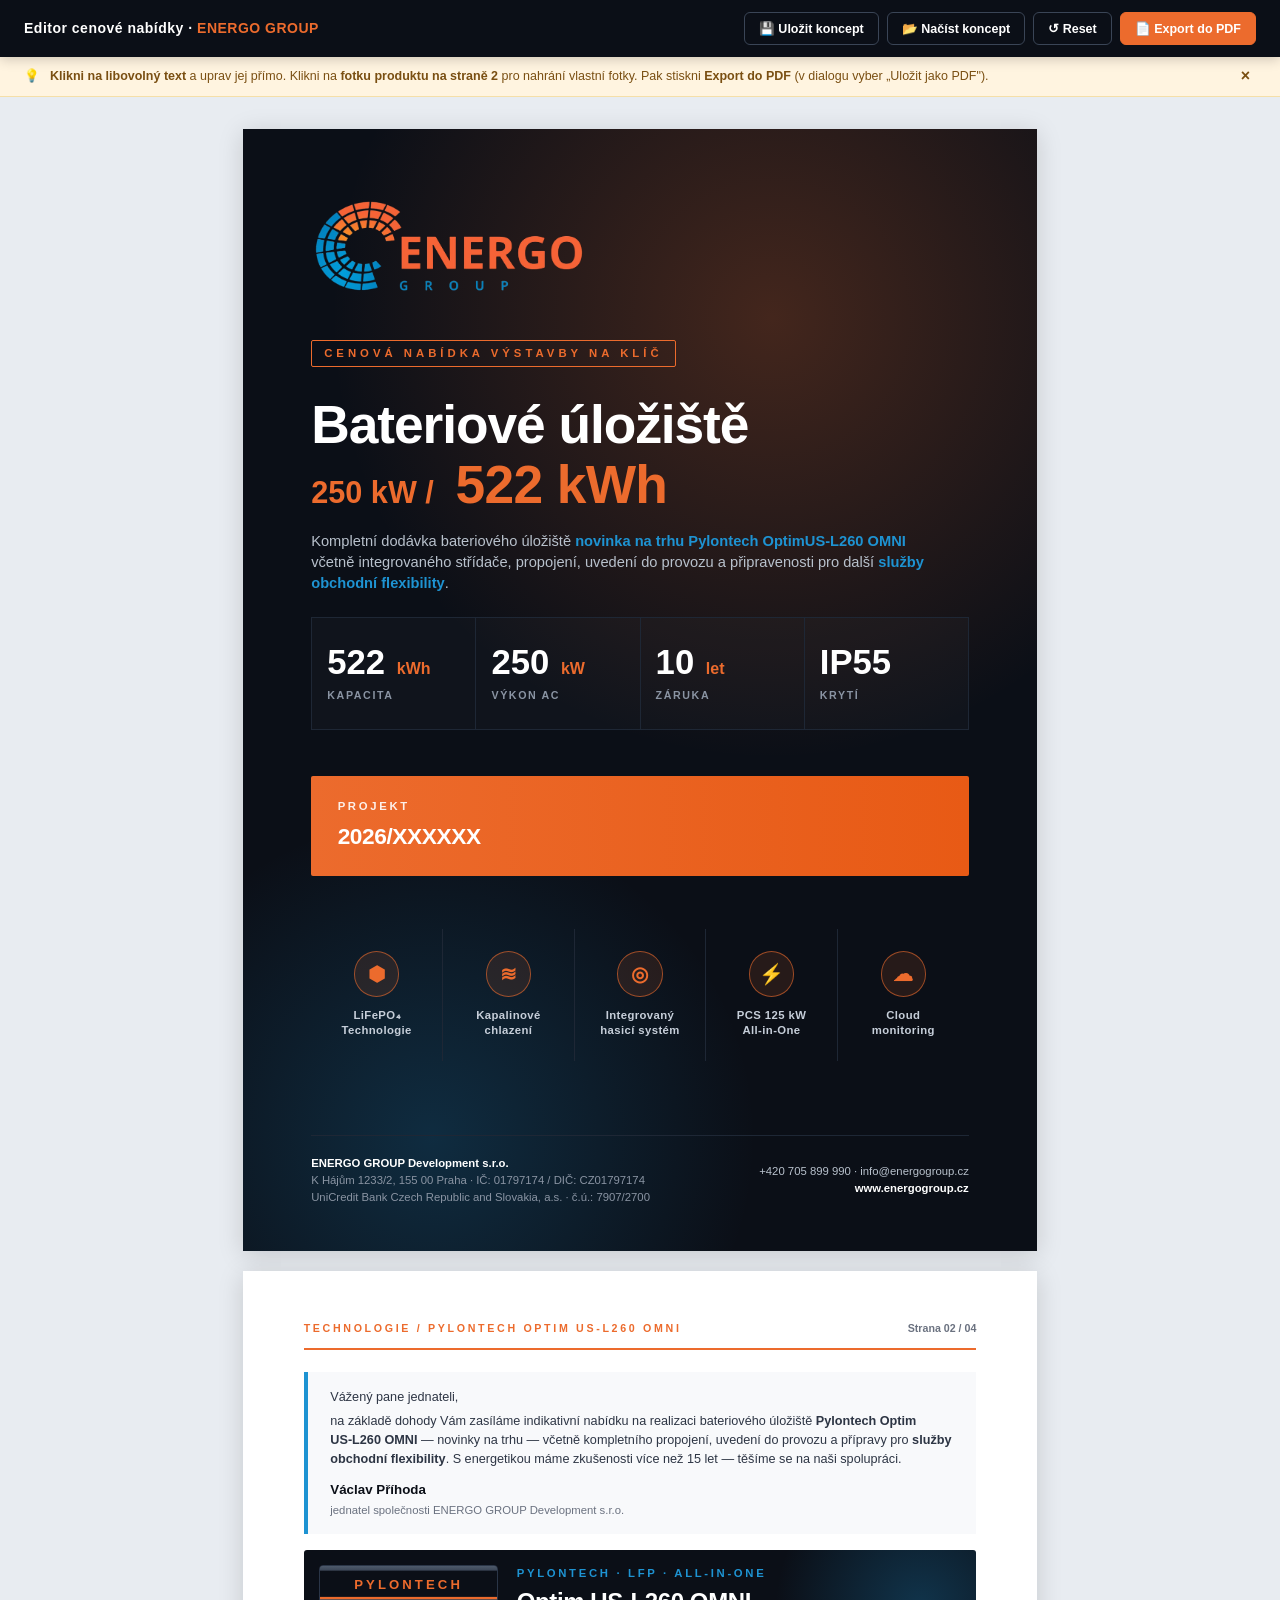
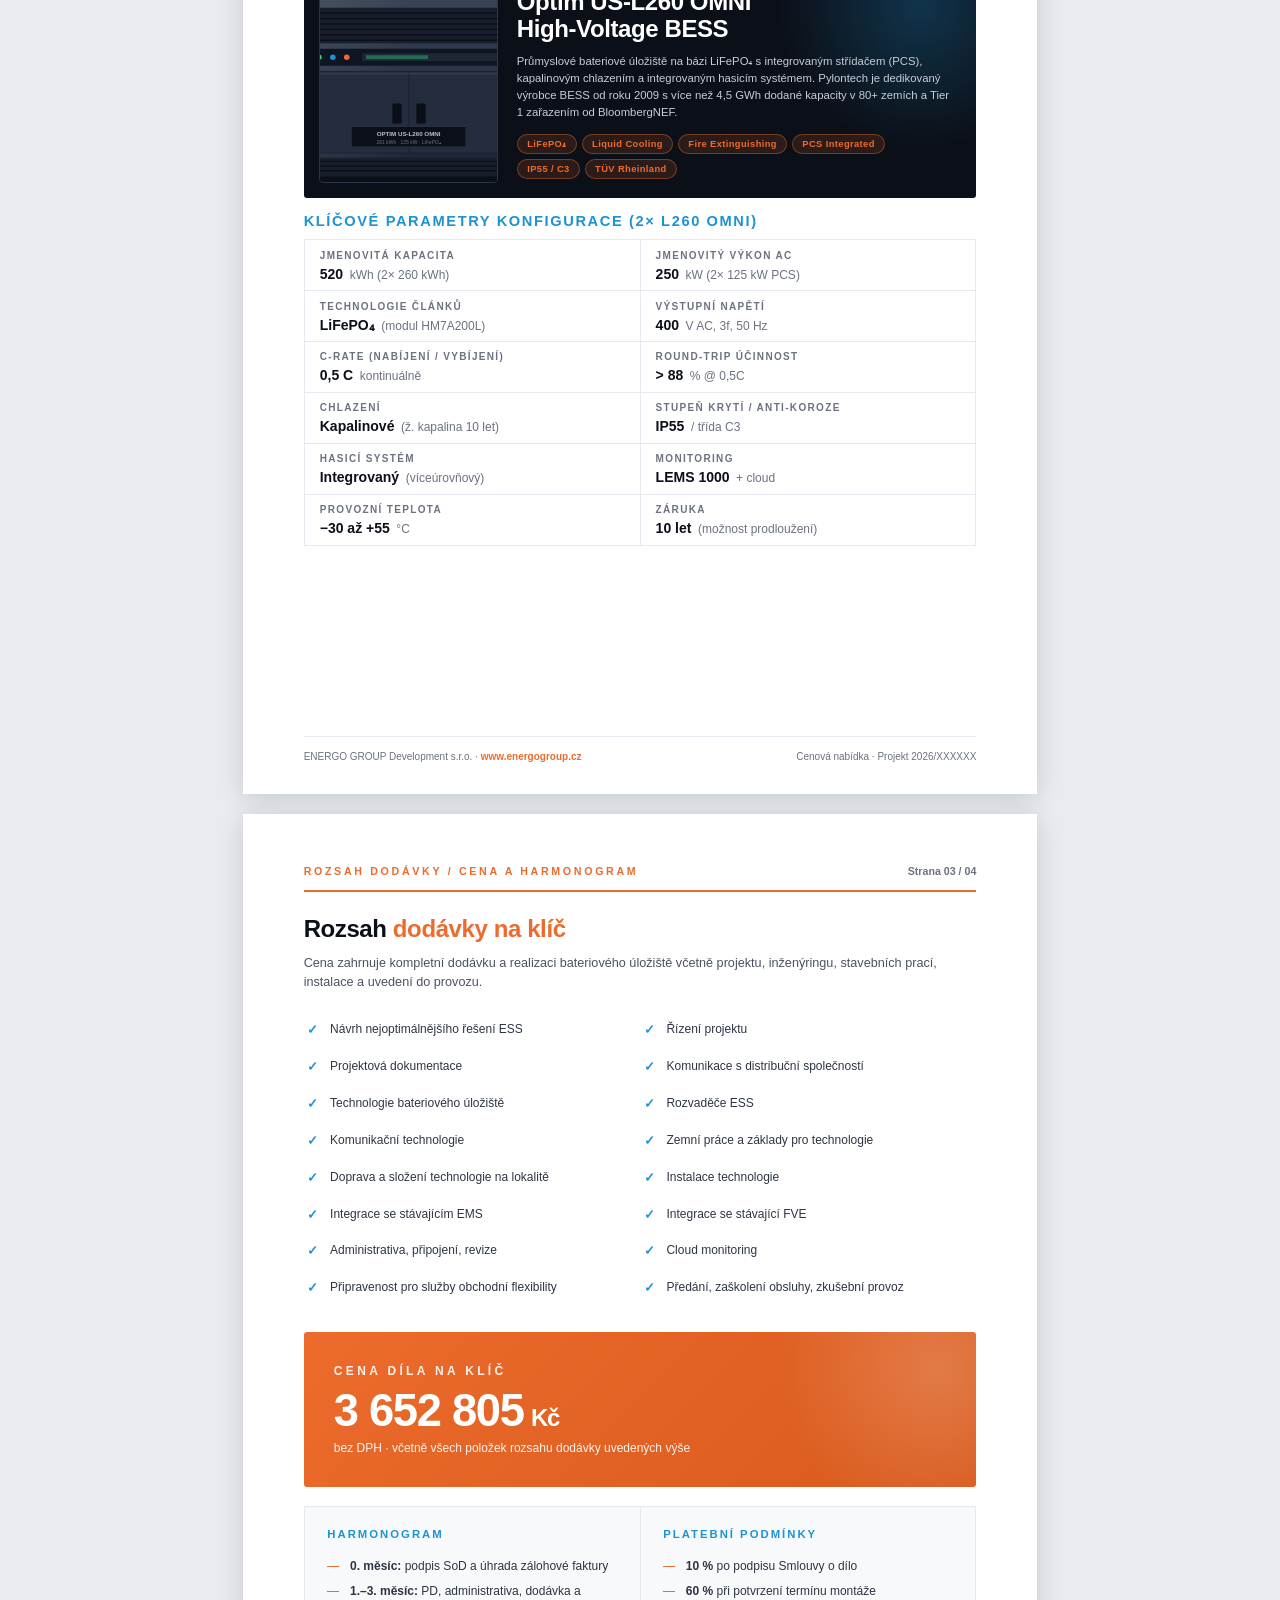
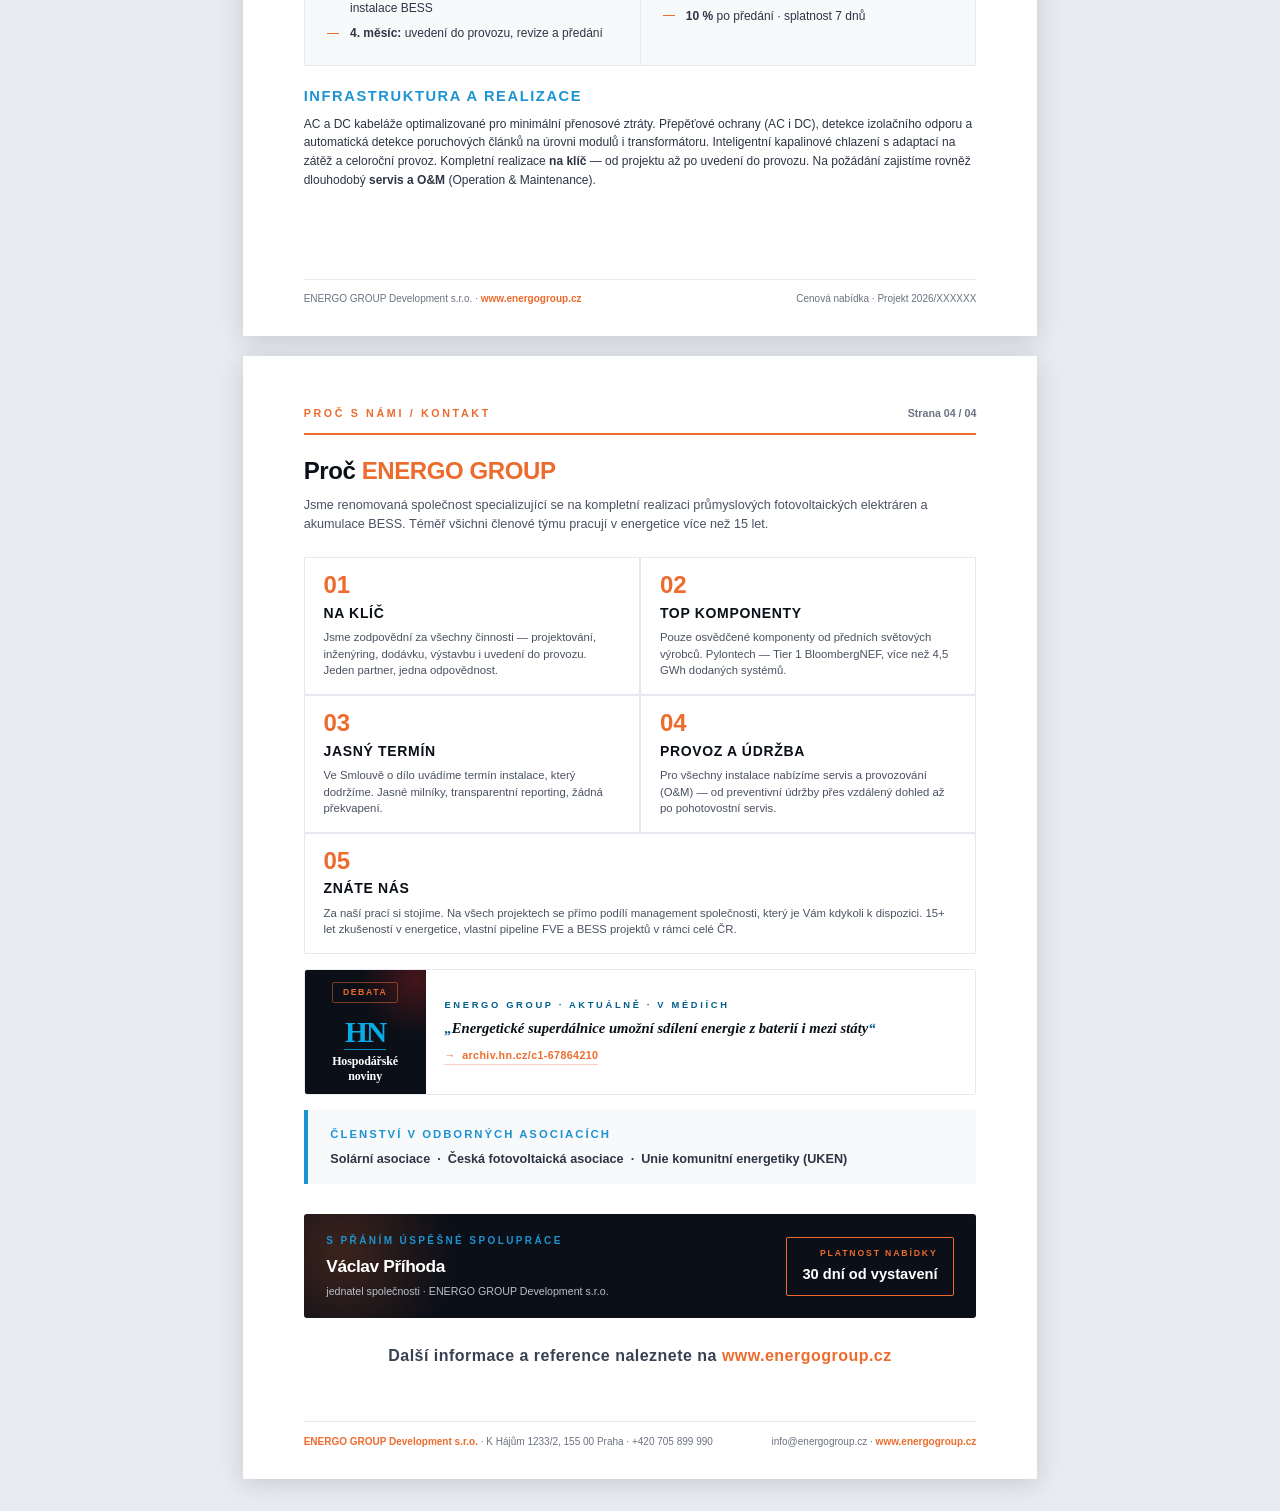
==== index.html @ 23033e72 "Add files via upload" ====
<!DOCTYPE html>
<html lang="cs">
<head>
<meta charset="UTF-8">
<meta name="viewport" content="width=device-width, initial-scale=1">
<title>Cenová nabídka – ENERGO GROUP</title>
<style>
  @page {
    size: A4;
    margin: 0;
  }
  * { margin: 0; padding: 0; box-sizing: border-box; }

  body {
    font-family: "Helvetica Neue", Helvetica, Arial, sans-serif;
    color: #1A1F2B;
    font-size: 10pt;
    line-height: 1.5;
    -webkit-print-color-adjust: exact;
    print-color-adjust: exact;
    background: #E8ECF1;
  }

  /* =================== TOOLBAR (NO PRINT) =================== */
  .toolbar {
    position: sticky;
    top: 0;
    z-index: 100;
    background: #0B0F17;
    color: #fff;
    padding: 12px 24px;
    display: flex;
    align-items: center;
    justify-content: space-between;
    gap: 16px;
    box-shadow: 0 2px 12px rgba(0,0,0,0.2);
    flex-wrap: wrap;
  }
  .toolbar-title {
    font-size: 14px;
    font-weight: 700;
    letter-spacing: 0.5px;
  }
  .toolbar-title .accent { color: #EC6B2D; }
  .toolbar-btns {
    display: flex;
    gap: 8px;
    flex-wrap: wrap;
  }
  .tb-btn {
    background: #1E2735;
    color: #fff;
    border: 1px solid #2A3547;
    padding: 8px 14px;
    border-radius: 6px;
    font-size: 12.5px;
    font-weight: 600;
    cursor: pointer;
    transition: all 0.15s;
    font-family: inherit;
  }
  .tb-btn:hover { background: #2A3547; transform: translateY(-1px); }
  .tb-btn.primary { background: #EC6B2D; border-color: #EC6B2D; }
  .tb-btn.primary:hover { background: #D85A1C; }
  .tb-btn.ghost { background: transparent; border-color: #3A4556; }
  .tb-btn.ghost:hover { background: #1E2735; }

  .help-hint {
    background: #FFF4E0;
    color: #7A4F12;
    padding: 10px 24px;
    font-size: 12.5px;
    border-bottom: 1px solid #F5DFA8;
    display: flex;
    align-items: center;
    gap: 10px;
  }
  .help-hint .dismiss {
    margin-left: auto;
    background: none;
    border: none;
    cursor: pointer;
    color: #7A4F12;
    font-size: 16px;
    font-weight: 700;
    padding: 0 6px;
  }

  .canvas {
    padding: 32px 16px;
    display: flex;
    flex-direction: column;
    align-items: center;
    gap: 20px;
  }

  /* Edit feedback */
  [contenteditable="true"] {
    outline: none;
    transition: background 0.15s, box-shadow 0.15s;
    border-radius: 2px;
  }
  [contenteditable="true"]:hover {
    background: rgba(236, 107, 45, 0.08);
    box-shadow: 0 0 0 2px rgba(236, 107, 45, 0.25);
  }
  [contenteditable="true"]:focus {
    background: rgba(236, 107, 45, 0.12);
    box-shadow: 0 0 0 2px rgba(236, 107, 45, 0.55);
  }

  .editable-img {
    cursor: pointer;
    position: relative;
    transition: all 0.15s;
  }
  .editable-img::after {
    content: "📷 Klikni pro nahrání vlastní fotky";
    position: absolute;
    top: 50%;
    left: 50%;
    transform: translate(-50%, -50%);
    background: rgba(0,0,0,0.85);
    color: #fff;
    padding: 10px 18px;
    border-radius: 20px;
    font-size: 12px;
    font-weight: 600;
    opacity: 0;
    transition: opacity 0.2s;
    pointer-events: none;
    white-space: nowrap;
  }
  .editable-img:hover::after { opacity: 1; }

  /* =================== PAGE BASE =================== */
  .page {
    width: 210mm;
    height: 297mm;
    position: relative;
    overflow: hidden;
    background: #ffffff;
    box-shadow: 0 4px 24px rgba(0, 0, 0, 0.15);
  }

  /* =================== PAGE 1 - COVER =================== */
  .cover {
    background: #0B0F17;
    color: #ffffff;
    padding: 18mm 18mm 14mm 18mm;
  }

  .cover::before {
    content: "";
    position: absolute;
    top: -100mm;
    right: -80mm;
    width: 300mm;
    height: 300mm;
    background: radial-gradient(circle, rgba(236,107,45,0.25) 0%, rgba(236,107,45,0) 55%);
    z-index: 0;
    pointer-events: none;
  }
  .cover::after {
    content: "";
    position: absolute;
    bottom: -80mm;
    left: -60mm;
    width: 220mm;
    height: 220mm;
    background: radial-gradient(circle, rgba(30,147,210,0.22) 0%, rgba(30,147,210,0) 55%);
    z-index: 0;
    pointer-events: none;
  }

  .cover-inner { position: relative; z-index: 2; height: 100%; }

  .logo-bar {
    display: block;
    height: 26mm;
    margin-bottom: 12mm;
  }
  .logo-bar img { height: 100%; display: block; }

  .label-tag {
    display: inline-block;
    font-size: 8.5pt;
    letter-spacing: 3pt;
    font-weight: 700;
    color: #EC6B2D;
    text-transform: uppercase;
    padding: 4px 12px;
    border: 1.5px solid #EC6B2D;
    border-radius: 2px;
    margin-bottom: 8mm;
  }

  .cover-title {
    font-size: 40pt;
    font-weight: 900;
    line-height: 1;
    letter-spacing: -0.8pt;
    margin-bottom: 5mm;
    color: #ffffff;
  }
  .cover-title > span:first-child { display: block; margin-bottom: 2mm; }
  .cover-title .accent {
    color: #EC6B2D;
    display: block;
    font-size: 40pt;
    letter-spacing: -0.5pt;
  }
  .cover-title .accent .kw-small {
    font-size: 23pt;
    letter-spacing: 0;
    vertical-align: baseline;
    margin-right: 2mm;
  }

  .cover-subtitle {
    font-size: 11pt;
    font-weight: 400;
    color: #B8C1CC;
    line-height: 1.45;
    margin-bottom: 6mm;
    max-width: 165mm;
  }
  .cover-subtitle strong { color: #1E93D2; font-weight: 700; }

  .stats-grid {
    width: 100%;
    margin-top: 2mm;
    border-collapse: collapse;
  }
  .stats-grid td {
    width: 25%;
    padding: 7mm 4mm;
    border: 1px solid #1E2735;
    vertical-align: top;
    background: rgba(255,255,255,0.02);
  }
  .stat-num {
    font-size: 26pt;
    font-weight: 800;
    color: #ffffff;
    line-height: 1;
    margin-bottom: 2mm;
  }
  .stat-num .unit { font-size: 12pt; color: #EC6B2D; font-weight: 600; margin-left: 2px; }
  .stat-lbl {
    font-size: 8pt;
    color: #8A94A3;
    text-transform: uppercase;
    letter-spacing: 1.2pt;
    font-weight: 600;
  }

  /* Compact cover KPI (replaces 4-cell grid) */
  .cover-kpi {
    display: inline-block;
    margin-top: 2mm;
    padding: 5mm 8mm;
    background: rgba(236, 107, 45, 0.08);
    border: 1px solid rgba(236, 107, 45, 0.35);
    border-left: 4px solid #EC6B2D;
    border-radius: 2px;
  }
  .cover-kpi .kpi-values {
    line-height: 1;
    margin-bottom: 2.5mm;
  }
  .cover-kpi .kpi-num {
    font-size: 20pt;
    font-weight: 800;
    color: #ffffff;
    letter-spacing: -0.3pt;
  }
  .cover-kpi .kpi-sep {
    font-size: 20pt;
    color: #EC6B2D;
    font-weight: 300;
    margin: 0 5mm;
  }
  .cover-kpi .kpi-label {
    font-size: 8pt;
    color: #8A94A3;
    text-transform: uppercase;
    letter-spacing: 1.8pt;
    font-weight: 600;
  }

  .project-bar {
    margin-top: 12mm;
    background: linear-gradient(90deg, #EC6B2D 0%, #E85A15 100%);
    padding: 6mm 7mm;
    color: #ffffff;
    border-radius: 2px;
  }
  .project-bar .lead {
    font-size: 8.5pt;
    text-transform: uppercase;
    letter-spacing: 2pt;
    font-weight: 600;
    opacity: 0.9;
    margin-bottom: 1mm;
  }
  .project-bar .name {
    font-size: 17pt;
    font-weight: 800;
    letter-spacing: -0.3pt;
  }

  .highlights {
    width: 100%;
    margin-top: 14mm;
    border-collapse: collapse;
  }
  .highlights td {
    width: 20%;
    padding: 6mm 3mm;
    text-align: center;
    vertical-align: top;
    border-left: 1px solid #1E2735;
  }
  .highlights td:first-child { border-left: none; }
  .hl-ico {
    display: inline-block;
    width: 12mm;
    height: 12mm;
    line-height: 12mm;
    background: rgba(236,107,45,0.12);
    color: #EC6B2D;
    border: 1.5px solid rgba(236,107,45,0.6);
    border-radius: 50%;
    font-size: 15pt;
    font-weight: 700;
    margin-bottom: 3mm;
  }
  .hl-t {
    font-size: 8.5pt;
    color: #C6CED9;
    font-weight: 600;
    line-height: 1.35;
    letter-spacing: 0.3pt;
  }

  .cover-footer {
    position: absolute;
    bottom: 12mm;
    left: 18mm;
    right: 18mm;
    z-index: 2;
    display: table;
    width: calc(100% - 36mm);
    border-top: 1px solid #1E2735;
    padding-top: 5mm;
  }
  .cover-footer > div {
    display: table-cell;
    vertical-align: middle;
    font-size: 8.5pt;
    color: #8A94A3;
  }
  .cover-footer .right { text-align: right; color: #B8C1CC; }
  .cover-footer strong { color: #ffffff; }

  /* =================== SHARED PAGE STYLES =================== */
  .sheet {
    background: #ffffff;
    padding: 13mm 16mm 12mm 16mm;
    color: #1A1F2B;
  }

  .page-header {
    display: table;
    width: 100%;
    margin-bottom: 6mm;
    padding-bottom: 3mm;
    border-bottom: 2px solid #EC6B2D;
  }
  .page-header .ph-left {
    display: table-cell;
    vertical-align: middle;
    font-size: 8pt;
    color: #6B7280;
    text-transform: uppercase;
    letter-spacing: 2pt;
    font-weight: 600;
  }
  .page-header .ph-left span { color: #EC6B2D; }
  .page-header .ph-right {
    display: table-cell;
    vertical-align: middle;
    text-align: right;
    font-size: 8pt;
    color: #6B7280;
    font-weight: 600;
  }

  h2.section {
    font-size: 18pt;
    font-weight: 800;
    color: #0B0F17;
    letter-spacing: -0.3pt;
    margin-bottom: 3mm;
    line-height: 1.15;
  }
  h2.section .accent { color: #EC6B2D; }

  h3.sub {
    font-size: 11pt;
    font-weight: 700;
    color: #1E93D2;
    text-transform: uppercase;
    letter-spacing: 1.2pt;
    margin: 2.5mm 0 2mm 0;
  }

  p { margin-bottom: 2.5mm; }

  .intro-letter {
    background: #F8F9FB;
    border-left: 4px solid #1E93D2;
    padding: 4mm 6mm;
    margin-bottom: 4mm;
    font-size: 9.5pt;
    color: #2D3544;
    line-height: 1.5;
  }
  .intro-letter p { margin-bottom: 1.5mm; }
  .intro-letter .signature {
    margin-top: 3mm;
    font-weight: 700;
    color: #0B0F17;
    font-size: 10pt;
  }
  .intro-letter .signature .role {
    display: block;
    font-weight: 400;
    font-size: 8.5pt;
    color: #6B7280;
    margin-top: 0.5mm;
  }

  /* Product hero with image */
  .product-hero {
    background: #0B0F17;
    color: #ffffff;
    padding: 0;
    border-radius: 3px;
    margin-bottom: 3mm;
    position: relative;
    overflow: hidden;
    display: flex;
    align-items: stretch;
    width: 100%;
  }
  .product-hero::before {
    content: "";
    position: absolute;
    top: -30mm;
    right: -30mm;
    width: 90mm;
    height: 90mm;
    background: radial-gradient(circle, rgba(30,147,210,0.28) 0%, rgba(30,147,210,0) 60%);
    pointer-events: none;
  }
  .product-hero > .ph-img,
  .product-hero > .ph-txt {
    position: relative;
    z-index: 2;
  }
  .product-hero .ph-img {
    width: 30%;
    flex-shrink: 0;
    padding: 4mm 2mm 4mm 4mm;
    display: flex;
  }
  .product-hero .ph-img-wrap {
    background: #0B0F17;
    border-radius: 4px;
    padding: 0;
    flex: 1;
    min-height: 55mm;
    border: 1px solid #2A3547;
    overflow: hidden;
    position: relative;
  }
  .product-hero .ph-img-wrap img {
    width: 100%;
    height: 100%;
    display: block;
    object-fit: cover;
    position: absolute;
    top: 0;
    left: 0;
  }
  .product-hero .ph-img-wrap svg {
    width: 100%;
    height: 100%;
    display: block;
    position: absolute;
    top: 0;
    left: 0;
  }
  .product-hero .ph-txt {
    flex: 1;
    padding: 4mm 5mm 4mm 3mm;
  }
  .product-brand {
    font-size: 8.5pt;
    font-weight: 600;
    letter-spacing: 2pt;
    color: #1E93D2;
    text-transform: uppercase;
    margin-bottom: 2mm;
  }
  .product-name {
    font-size: 18pt;
    font-weight: 800;
    letter-spacing: -0.3pt;
    line-height: 1.1;
    margin-bottom: 3mm;
  }
  .product-desc {
    font-size: 8.5pt;
    color: #C6CED9;
    line-height: 1.5;
    margin-bottom: 3.5mm;
  }
  .product-tags {
    font-size: 0;
    line-height: 1.1;
  }
  .product-tags span {
    display: inline-block;
    font-size: 7pt;
    background: rgba(236,107,45,0.15);
    color: #EC6B2D;
    border: 1px solid rgba(236,107,45,0.4);
    padding: 1mm 2.5mm;
    margin: 0 1.2mm 1.2mm 0;
    font-weight: 600;
    letter-spacing: 0.3pt;
    border-radius: 20pt;
  }

  .specs-table {
    width: 100%;
    border-collapse: collapse;
    margin-bottom: 3mm;
  }
  .specs-table td {
    width: 50%;
    padding: 2mm 4mm;
    vertical-align: top;
    border: 1px solid #E6E9EF;
    background: #ffffff;
  }
  .specs-table .spec-label {
    display: block;
    font-size: 7.5pt;
    color: #6B7280;
    text-transform: uppercase;
    letter-spacing: 1pt;
    font-weight: 600;
    margin-bottom: 0.8mm;
  }
  .specs-table .spec-value {
    font-size: 10.5pt;
    font-weight: 700;
    color: #0B0F17;
    line-height: 1.2;
  }
  .specs-table .spec-value .unit {
    font-weight: 400;
    color: #6B7280;
    font-size: 9pt;
    margin-left: 2pt;
  }

  .scope-table {
    width: 100%;
    border-collapse: collapse;
  }
  .scope-table td {
    width: 50%;
    padding: 2.5mm 3mm 2.5mm 7mm;
    vertical-align: top;
    font-size: 9pt;
    color: #2D3544;
    position: relative;
  }
  .scope-table td::before {
    content: "✓";
    position: absolute;
    left: 1mm;
    top: 2.5mm;
    color: #1E93D2;
    font-weight: 700;
    font-size: 10pt;
  }

  .price-box {
    background: linear-gradient(135deg, #EC6B2D 0%, #D85A1C 100%);
    color: #ffffff;
    padding: 8mm 8mm;
    margin: 7mm 0 5mm 0;
    position: relative;
    overflow: hidden;
    border-radius: 3px;
  }
  .price-box::before {
    content: "";
    position: absolute;
    top: -40mm;
    right: -40mm;
    width: 100mm;
    height: 100mm;
    background: radial-gradient(circle, rgba(255,255,255,0.18) 0%, rgba(255,255,255,0) 60%);
    pointer-events: none;
  }
  .price-box-inner { position: relative; z-index: 2; }
  .price-label {
    font-size: 9pt;
    text-transform: uppercase;
    letter-spacing: 2.5pt;
    font-weight: 600;
    opacity: 0.9;
    margin-bottom: 2mm;
  }
  .price-amount {
    font-size: 34pt;
    font-weight: 900;
    letter-spacing: -1pt;
    line-height: 1;
    margin-bottom: 1.5mm;
  }
  .price-amount .currency { font-size: 18pt; font-weight: 700; margin-left: 2mm; }
  .price-note { font-size: 9pt; opacity: 0.92; }

  .terms-block {
    width: 100%;
    border-collapse: collapse;
    margin-bottom: 5mm;
  }
  .terms-block td {
    width: 50%;
    padding: 5mm 6mm;
    vertical-align: top;
    border: 1px solid #E6E9EF;
    background: #F8F9FB;
  }
  .terms-title {
    font-size: 8.5pt;
    text-transform: uppercase;
    letter-spacing: 1.5pt;
    font-weight: 700;
    color: #1E93D2;
    margin-bottom: 3mm;
  }
  .terms-list { list-style: none; padding: 0; margin: 0; }
  .terms-list li {
    padding: 1mm 0 1mm 6mm;
    font-size: 9pt;
    color: #2D3544;
    position: relative;
    line-height: 1.45;
  }
  .terms-list li::before {
    content: "";
    position: absolute;
    left: 0;
    top: 3mm;
    width: 3mm;
    height: 1px;
    background: #EC6B2D;
  }

  .why-grid {
    width: 100%;
    border-collapse: separate;
    border-spacing: 0;
    margin-bottom: 4mm;
  }
  .why-grid td {
    width: 50%;
    padding: 4mm 5mm;
    vertical-align: top;
    border: 1px solid #E6E9EF;
    background: #ffffff;
  }
  .why-num {
    display: inline-block;
    font-size: 18pt;
    font-weight: 900;
    color: #EC6B2D;
    line-height: 1;
    margin-bottom: 1.5mm;
  }
  .why-title {
    font-size: 10.5pt;
    font-weight: 800;
    color: #0B0F17;
    text-transform: uppercase;
    letter-spacing: 0.5pt;
    margin-bottom: 1.5mm;
  }
  .why-desc { font-size: 8.5pt; color: #4A5261; line-height: 1.45; }

  .memberships {
    background: #F8F9FB;
    padding: 4mm 6mm;
    margin-bottom: 4mm;
    border-left: 4px solid #1E93D2;
  }
  .memberships .m-title {
    font-size: 8.5pt;
    text-transform: uppercase;
    letter-spacing: 1.5pt;
    font-weight: 700;
    color: #1E93D2;
    margin-bottom: 2mm;
  }
  .memberships .m-list { font-size: 9.5pt; color: #2D3544; font-weight: 600; }

  /* Media feature (press mention) - compact strip */
  .media-feature {
    display: table;
    width: 100%;
    margin-bottom: 4mm;
    border: 1px solid #E6E9EF;
    border-radius: 3px;
    overflow: hidden;
    table-layout: fixed;
  }
  .mf-left {
    display: table-cell;
    width: 32mm;
    padding: 3mm 4mm;
    background: #0B0F17;
    color: #ffffff;
    vertical-align: middle;
    text-align: center;
    position: relative;
    overflow: hidden;
  }
  .mf-left::before {
    content: "";
    position: absolute;
    top: -15mm;
    right: -15mm;
    width: 35mm;
    height: 35mm;
    background: radial-gradient(circle, rgba(139, 30, 30, 0.45) 0%, rgba(139, 30, 30, 0) 60%);
    pointer-events: none;
  }
  .mf-badge-tag {
    position: relative;
    z-index: 2;
    display: inline-block;
    font-size: 6.5pt;
    font-weight: 700;
    color: #EC6B2D;
    text-transform: uppercase;
    letter-spacing: 1.2pt;
    border: 1px solid rgba(236,107,45,0.5);
    padding: 0.8mm 2.5mm;
    border-radius: 2px;
    margin-bottom: 2mm;
  }
  .mf-brand {
    position: relative;
    z-index: 2;
    font-family: Georgia, 'Times New Roman', serif;
    font-size: 9pt;
    font-weight: 700;
    color: #ffffff;
    line-height: 1.2;
    letter-spacing: -0.1pt;
  }

  /* HN masthead (newspaper brand mark) */
  .hn-masthead {
    position: relative;
    z-index: 2;
    margin-top: 2mm;
    text-align: center;
  }
  /* HN brand blue: rgb(10, 170, 230) = #0AAAE6 from hn.cz */
  .hn-mark {
    font-family: Georgia, 'Times New Roman', serif;
    font-weight: 900;
    font-size: 22pt;
    color: #0AAAE6;
    letter-spacing: -1.5pt;
    line-height: 0.95;
    margin-bottom: 0.6mm;
  }
  .hn-divider {
    width: 11mm;
    height: 1px;
    background: #0AAAE6;
    margin: 0 auto 1.2mm auto;
    opacity: 0.8;
  }
  .mf-right {
    display: table-cell;
    padding: 4mm 5mm;
    vertical-align: middle;
    background: #ffffff;
  }
  .mf-overline {
    font-size: 7pt;
    color: #005E8C;
    text-transform: uppercase;
    letter-spacing: 2pt;
    font-weight: 700;
    margin-bottom: 1.5mm;
  }
  .mf-title {
    font-family: Georgia, 'Times New Roman', serif;
    font-size: 11pt;
    font-weight: 700;
    color: #0B0F17;
    line-height: 1.3;
    font-style: italic;
    margin-bottom: 2mm;
  }
  .mf-title::before { content: "„"; color: #005E8C; }
  .mf-title::after  { content: "\201C"; color: #005E8C; }
  .mf-link {
    display: inline-block;
    font-size: 8pt;
    color: #EC6B2D;
    font-weight: 700;
    text-decoration: none;
    letter-spacing: 0.3pt;
    border-bottom: 1px solid rgba(236,107,45,0.3);
    padding-bottom: 1px;
  }
  .mf-link:hover { color: #D85A1C; border-bottom-color: #EC6B2D; }

  .signoff {
    background: #0B0F17;
    color: #ffffff;
    padding: 5mm 6mm;
    margin-top: 8mm;
    border-radius: 3px;
    position: relative;
    overflow: hidden;
  }
  .signoff::before {
    content: "";
    position: absolute;
    top: -25mm;
    left: -25mm;
    width: 70mm;
    height: 70mm;
    background: radial-gradient(circle, rgba(236,107,45,0.22) 0%, rgba(236,107,45,0) 60%);
    pointer-events: none;
  }
  .signoff-inner { position: relative; z-index: 2; display: table; width: 100%; }
  .signoff-left, .signoff-right {
    display: table-cell;
    vertical-align: middle;
  }
  .signoff-left { width: 60%; }
  .signoff-right { width: 40%; text-align: right; }
  .sign-title {
    font-size: 7.5pt;
    color: #1E93D2;
    text-transform: uppercase;
    letter-spacing: 1.8pt;
    font-weight: 700;
    margin-bottom: 1.5mm;
  }
  .sign-name {
    font-size: 13pt;
    font-weight: 800;
    color: #ffffff;
    letter-spacing: -0.3pt;
    margin-bottom: 0.8mm;
  }
  .sign-role { font-size: 8pt; color: #B8C1CC; }
  .validity-tag {
    display: inline-block;
    border: 1.2px solid #EC6B2D;
    padding: 2.5mm 4mm;
    border-radius: 2px;
  }
  .validity-tag .v-label {
    display: block;
    font-size: 6.5pt;
    text-transform: uppercase;
    letter-spacing: 1.4pt;
    color: #EC6B2D;
    font-weight: 700;
    margin-bottom: 0.8mm;
  }
  .validity-tag .v-date {
    font-size: 11pt;
    font-weight: 800;
    color: #ffffff;
  }

  .website-ref {
    margin-top: 7mm;
    margin-bottom: 3mm;
    text-align: center;
    font-size: 12pt;
    font-weight: 600;
    color: #374151;
    letter-spacing: 0.03em;
  }
  .website-ref a {
    color: #EC6B2D;
    text-decoration: none;
    font-weight: 700;
  }

  .page-footer {
    position: absolute;
    bottom: 8mm;
    left: 16mm;
    right: 16mm;
    padding-top: 3mm;
    border-top: 1px solid #E6E9EF;
    display: table;
    width: calc(100% - 32mm);
    font-size: 7.5pt;
    color: #6B7280;
  }
  .page-footer > div { display: table-cell; vertical-align: middle; }
  .page-footer .pf-right { text-align: right; }
  .page-footer strong { color: #EC6B2D; }

  /* =================== PRINT =================== */
  @media print {
    html, body {
      background: #fff !important;
      margin: 0 !important;
      padding: 0 !important;
    }
    .no-print { display: none !important; }
    .canvas {
      padding: 0 !important;
      margin: 0 !important;
      gap: 0 !important;
      display: block !important;
    }
    .page {
      box-shadow: none !important;
      margin: 0 !important;
      width: 210mm;
      height: 297mm;
      page-break-after: always;
      page-break-inside: avoid;
      break-after: page;
      overflow: hidden;
    }
    .page:last-child {
      page-break-after: auto;
      break-after: auto;
    }
    [contenteditable="true"]:hover,
    [contenteditable="true"]:focus {
      background: transparent !important;
      box-shadow: none !important;
    }
    .editable-img { cursor: default !important; }
    .editable-img::after { display: none !important; }
  }

  @media (max-width: 900px) {
    .toolbar { padding: 10px 12px; }
    .toolbar-title { font-size: 12px; }
    .tb-btn { font-size: 11px; padding: 6px 10px; }
    .canvas { padding: 16px 6px; }
    .page { transform: scale(0.95); transform-origin: top center; }
  }
</style>
</head>
<body>

<!-- ================== TOOLBAR ================== -->
<div class="toolbar no-print">
  <div class="toolbar-title">Editor cenové nabídky · <span class="accent">ENERGO GROUP</span></div>
  <div class="toolbar-btns">
    <button class="tb-btn ghost" onclick="saveToStorage()">💾 Uložit koncept</button>
    <button class="tb-btn ghost" onclick="loadFromStorage()">📂 Načíst koncept</button>
    <button class="tb-btn ghost" onclick="resetTemplate()">↺ Reset</button>
    <button class="tb-btn primary" onclick="exportPdf()">📄 Export do PDF</button>
  </div>
</div>

<div class="help-hint no-print" id="helpHint">
  <span>💡</span>
  <span><strong>Klikni na libovolný text</strong> a uprav jej přímo. Klikni na <strong>fotku produktu na straně 2</strong> pro nahrání vlastní fotky. Pak stiskni <strong>Export do PDF</strong> (v dialogu vyber „Uložit jako PDF").</span>
  <button class="dismiss" onclick="document.getElementById('helpHint').style.display='none'">×</button>
</div>

<div class="canvas">

<!-- ==================== PAGE 1 - COVER ==================== -->
<div class="page cover">
  <div class="cover-inner">

    <div class="logo-bar">
      <img id="logoImg" alt="ENERGO GROUP">
    </div>

    <div class="label-tag" contenteditable="true">Cenová nabídka výstavby na klíč</div>

    <div class="cover-title">
      <span contenteditable="true">Bateriové úložiště</span>
      <span class="accent" contenteditable="true"><span class="kw-small">250 kW /</span> 522 kWh</span>
    </div>

    <div class="cover-subtitle" contenteditable="true">
      Kompletní dodávka bateriového úložiště <strong>novinka na trhu Pylontech OptimUS‑L260 OMNI</strong>
      včetně integrovaného střídače, propojení, uvedení do provozu a připravenosti pro další
      <strong>služby obchodní flexibility</strong>.
    </div>

    <table class="stats-grid" cellspacing="0" cellpadding="0">
      <tr>
        <td>
          <div class="stat-num"><span contenteditable="true">522</span> <span class="unit" contenteditable="true">kWh</span></div>
          <div class="stat-lbl" contenteditable="true">Kapacita</div>
        </td>
        <td>
          <div class="stat-num"><span contenteditable="true">250</span> <span class="unit" contenteditable="true">kW</span></div>
          <div class="stat-lbl" contenteditable="true">Výkon AC</div>
        </td>
        <td>
          <div class="stat-num"><span contenteditable="true">10</span> <span class="unit" contenteditable="true">let</span></div>
          <div class="stat-lbl" contenteditable="true">Záruka</div>
        </td>
        <td>
          <div class="stat-num"><span contenteditable="true">IP55</span></div>
          <div class="stat-lbl" contenteditable="true">Krytí</div>
        </td>
      </tr>
    </table>

    <div class="project-bar">
      <div class="lead" contenteditable="true">Projekt</div>
      <div class="name" contenteditable="true">2026/XXXXXX</div>
    </div>

    <table class="highlights" cellspacing="0" cellpadding="0">
      <tr>
        <td>
          <div class="hl-ico">⬢</div>
          <div class="hl-t" contenteditable="true">LiFePO₄<br>Technologie</div>
        </td>
        <td>
          <div class="hl-ico">≋</div>
          <div class="hl-t" contenteditable="true">Kapalinové<br>chlazení</div>
        </td>
        <td>
          <div class="hl-ico">◎</div>
          <div class="hl-t" contenteditable="true">Integrovaný<br>hasicí systém</div>
        </td>
        <td>
          <div class="hl-ico">⚡</div>
          <div class="hl-t" contenteditable="true">PCS 125 kW<br>All‑in‑One</div>
        </td>
        <td>
          <div class="hl-ico">☁</div>
          <div class="hl-t" contenteditable="true">Cloud<br>monitoring</div>
        </td>
      </tr>
    </table>

  </div>

  <div class="cover-footer">
    <div>
      <strong contenteditable="true">ENERGO GROUP Development s.r.o.</strong><br>
      <span contenteditable="true">K Hájům 1233/2, 155 00 Praha  ·  IČ: 01797174 / DIČ: CZ01797174</span><br>
      <span contenteditable="true">UniCredit Bank Czech Republic and Slovakia, a.s.  ·  č.ú.: 7907/2700</span>
    </div>
    <div class="right">
      <span contenteditable="true">+420 705 899 990 · info@energogroup.cz</span><br>
      <strong contenteditable="true">www.energogroup.cz</strong>
    </div>
  </div>
</div>


<!-- ==================== PAGE 2 - PRODUCT & SPECS ==================== -->
<div class="page sheet">

  <div class="page-header">
    <div class="ph-left"><span contenteditable="true">Technologie</span> <span>/</span> <span contenteditable="true">Pylontech Optim US‑L260 OMNI</span></div>
    <div class="ph-right" contenteditable="true">Strana 02 / 04</div>
  </div>

  <div class="intro-letter">
    <p contenteditable="true">Vážený pane jednateli,</p>
    <p contenteditable="true">na základě dohody Vám zasíláme indikativní nabídku na realizaci bateriového úložiště
    <strong>Pylontech Optim US‑L260 OMNI</strong> — novinky na trhu — včetně kompletního propojení,
    uvedení do provozu a přípravy pro <strong>služby obchodní flexibility</strong>. S energetikou máme
    zkušenosti více než 15 let — těšíme se na naši spolupráci.</p>
    <div class="signature">
      <span contenteditable="true">Václav Příhoda</span>
      <span class="role" contenteditable="true">jednatel společnosti ENERGO GROUP Development s.r.o.</span>
    </div>
  </div>

  <div class="product-hero">

    <div class="ph-img">
      <div class="ph-img-wrap editable-img" onclick="uploadProductImage(this)" title="Klikni pro nahrání vlastní fotky">
        <!-- Default: SVG illustration - cabinet fills entire frame edge-to-edge -->
        <svg id="productSvg" viewBox="0 0 300 280" xmlns="http://www.w3.org/2000/svg" preserveAspectRatio="xMidYMid slice">
          <defs>
            <linearGradient id="bodyGrad" x1="0" y1="0" x2="0" y2="1">
              <stop offset="0%" stop-color="#3F4B5C"/>
              <stop offset="40%" stop-color="#2E384A"/>
              <stop offset="100%" stop-color="#1C2433"/>
            </linearGradient>
            <linearGradient id="topGrad" x1="0" y1="0" x2="0" y2="1">
              <stop offset="0%" stop-color="#4E5A6B"/>
              <stop offset="100%" stop-color="#3A4556"/>
            </linearGradient>
            <linearGradient id="highlightGrad" x1="0" y1="0" x2="1" y2="0">
              <stop offset="0%" stop-color="#ffffff" stop-opacity="0.08"/>
              <stop offset="50%" stop-color="#ffffff" stop-opacity="0"/>
              <stop offset="100%" stop-color="#ffffff" stop-opacity="0"/>
            </linearGradient>
          </defs>

          <!-- Cabinet fills entire frame -->
          <rect x="0" y="0" width="300" height="280" fill="url(#bodyGrad)"/>

          <!-- Vertical light sheen on left side -->
          <rect x="0" y="0" width="300" height="280" fill="url(#highlightGrad)"/>

          <!-- Top panel perspective (thin trim at top) -->
          <rect x="0" y="0" width="300" height="6" fill="url(#topGrad)"/>

          <!-- Top branding strip -->
          <rect x="0" y="6" width="300" height="34" fill="#0B0F17"/>
          <text x="150" y="30" text-anchor="middle" fill="#EC6B2D" font-family="Arial, sans-serif" font-size="17" font-weight="700" letter-spacing="4">PYLONTECH</text>

          <!-- Brand accent bar -->
          <rect x="0" y="40" width="300" height="3" fill="#EC6B2D"/>

          <!-- Upper vent grille -->
          <rect x="14" y="54" width="272" height="46" fill="#181E2B"/>
          <g fill="#0B0F17">
            <rect x="22" y="60" width="256" height="2"/>
            <rect x="22" y="67" width="256" height="2"/>
            <rect x="22" y="74" width="256" height="2"/>
            <rect x="22" y="81" width="256" height="2"/>
            <rect x="22" y="88" width="256" height="2"/>
            <rect x="22" y="95" width="256" height="2"/>
          </g>

          <!-- Status LED panel -->
          <rect x="14" y="107" width="272" height="22" fill="#0F1522" rx="2"/>
          <circle cx="34" cy="118" r="3.6" fill="#2BD67B"/>
          <circle cx="52" cy="118" r="3.6" fill="#1E93D2"/>
          <circle cx="70" cy="118" r="3.6" fill="#EC6B2D"/>
          <rect x="90" y="113" width="180" height="10" fill="#1E2735" rx="1.5"/>
          <!-- Small display indicator -->
          <rect x="95" y="115.5" width="80" height="5" fill="#2BD67B" opacity="0.4"/>

          <!-- Main door panel -->
          <rect x="14" y="136" width="272" height="106" fill="#242D3D" stroke="#0F1522" stroke-width="0.6"/>
          <rect x="16" y="138" width="268" height="2.5" fill="#3A4556" opacity="0.6"/>

          <!-- Door divider -->
          <line x1="150.5" y1="136" x2="150.5" y2="242" stroke="#141B28" stroke-width="0.8"/>

          <!-- Door handles -->
          <rect x="129" y="178" width="12" height="26" fill="#0B0F17" rx="2"/>
          <rect x="160" y="178" width="12" height="26" fill="#0B0F17" rx="2"/>

          <!-- Model plate -->
          <rect x="76" y="208" width="148" height="26" fill="#0B0F17" stroke="#3A4556" stroke-width="0.4"/>
          <text x="150" y="220" text-anchor="middle" fill="#B8C1CC" font-family="Arial, sans-serif" font-size="8" font-weight="600">OPTIM US-L260 OMNI</text>
          <text x="150" y="230" text-anchor="middle" fill="#6B7280" font-family="Arial, sans-serif" font-size="6.5">261 kWh · 125 kW · LiFePO₄</text>

          <!-- Lower vent grille -->
          <rect x="14" y="248" width="272" height="24" fill="#181E2B"/>
          <g fill="#0B0F17">
            <rect x="22" y="252" width="256" height="1.8"/>
            <rect x="22" y="258" width="256" height="1.8"/>
            <rect x="22" y="264" width="256" height="1.8"/>
          </g>

          <!-- Base trim -->
          <rect x="0" y="272" width="300" height="8" fill="#0B0F17"/>

          <!-- Corner bolts/rivets -->
          <circle cx="8" cy="14" r="1.8" fill="#0B0F17"/>
          <circle cx="292" cy="14" r="1.8" fill="#0B0F17"/>
          <circle cx="8" cy="266" r="1.8" fill="#0B0F17"/>
          <circle cx="292" cy="266" r="1.8" fill="#0B0F17"/>

          <!-- Subtle vertical highlight on left -->
          <rect x="4" y="8" width="3" height="260" fill="#ffffff" opacity="0.08"/>
        </svg>
      </div>
    </div>

    <div class="ph-txt">
      <div class="product-brand" contenteditable="true">Pylontech · LFP · All‑in‑One</div>
      <div class="product-name" contenteditable="true">Optim US‑L260 OMNI<br>High‑Voltage BESS</div>
      <div class="product-desc" contenteditable="true">
        Průmyslové bateriové úložiště na bázi LiFePO₄ s integrovaným střídačem (PCS),
        kapalinovým chlazením a integrovaným hasicím systémem. Pylontech je dedikovaný
        výrobce BESS od roku 2009 s více než 4,5 GWh dodané kapacity v 80+ zemích
        a Tier 1 zařazením od BloombergNEF.
      </div>
      <div class="product-tags">
        <span contenteditable="true">LiFePO₄</span>
        <span contenteditable="true">Liquid Cooling</span>
        <span contenteditable="true">Fire Extinguishing</span>
        <span contenteditable="true">PCS Integrated</span>
        <span contenteditable="true">IP55 / C3</span>
        <span contenteditable="true">TÜV Rheinland</span>
      </div>
    </div>

  </div>

  <h3 class="sub" contenteditable="true">Klíčové parametry konfigurace (2× L260 OMNI)</h3>

  <table class="specs-table" cellspacing="0" cellpadding="0">
    <tr>
      <td>
        <span class="spec-label" contenteditable="true">Jmenovitá kapacita</span>
        <div class="spec-value"><span contenteditable="true">520</span> <span class="unit" contenteditable="true">kWh (2× 260 kWh)</span></div>
      </td>
      <td>
        <span class="spec-label" contenteditable="true">Jmenovitý výkon AC</span>
        <div class="spec-value"><span contenteditable="true">250</span> <span class="unit" contenteditable="true">kW (2× 125 kW PCS)</span></div>
      </td>
    </tr>
    <tr>
      <td>
        <span class="spec-label" contenteditable="true">Technologie článků</span>
        <div class="spec-value"><span contenteditable="true">LiFePO₄</span> <span class="unit" contenteditable="true">(modul HM7A200L)</span></div>
      </td>
      <td>
        <span class="spec-label" contenteditable="true">Výstupní napětí</span>
        <div class="spec-value"><span contenteditable="true">400</span> <span class="unit" contenteditable="true">V AC, 3f, 50 Hz</span></div>
      </td>
    </tr>
    <tr>
      <td>
        <span class="spec-label" contenteditable="true">C‑rate (nabíjení / vybíjení)</span>
        <div class="spec-value"><span contenteditable="true">0,5 C</span> <span class="unit" contenteditable="true">kontinuálně</span></div>
      </td>
      <td>
        <span class="spec-label" contenteditable="true">Round‑trip účinnost</span>
        <div class="spec-value"><span contenteditable="true">&gt; 88</span> <span class="unit" contenteditable="true">% @ 0,5C</span></div>
      </td>
    </tr>
    <tr>
      <td>
        <span class="spec-label" contenteditable="true">Chlazení</span>
        <div class="spec-value"><span contenteditable="true">Kapalinové</span> <span class="unit" contenteditable="true">(ž. kapalina 10 let)</span></div>
      </td>
      <td>
        <span class="spec-label" contenteditable="true">Stupeň krytí / anti‑koroze</span>
        <div class="spec-value"><span contenteditable="true">IP55</span> <span class="unit" contenteditable="true">/ třída C3</span></div>
      </td>
    </tr>
    <tr>
      <td>
        <span class="spec-label" contenteditable="true">Hasicí systém</span>
        <div class="spec-value"><span contenteditable="true">Integrovaný</span> <span class="unit" contenteditable="true">(víceúrovňový)</span></div>
      </td>
      <td>
        <span class="spec-label" contenteditable="true">Monitoring</span>
        <div class="spec-value"><span contenteditable="true">LEMS 1000</span> <span class="unit" contenteditable="true">+ cloud</span></div>
      </td>
    </tr>
    <tr>
      <td>
        <span class="spec-label" contenteditable="true">Provozní teplota</span>
        <div class="spec-value"><span contenteditable="true">−30 až +55</span> <span class="unit" contenteditable="true">°C</span></div>
      </td>
      <td>
        <span class="spec-label" contenteditable="true">Záruka</span>
        <div class="spec-value"><span contenteditable="true">10 let</span> <span class="unit" contenteditable="true">(možnost prodloužení)</span></div>
      </td>
    </tr>
  </table>

  <div class="page-footer">
    <div><span contenteditable="true">ENERGO GROUP Development s.r.o.</span> · <strong contenteditable="true">www.energogroup.cz</strong></div>
    <div class="pf-right" contenteditable="true">Cenová nabídka · Projekt 2026/XXXXXX</div>
  </div>
</div>


<!-- ==================== PAGE 3 - SCOPE & PRICE ==================== -->
<div class="page sheet">

  <div class="page-header">
    <div class="ph-left"><span contenteditable="true">Rozsah dodávky</span> <span>/</span> <span contenteditable="true">Cena a harmonogram</span></div>
    <div class="ph-right" contenteditable="true">Strana 03 / 04</div>
  </div>

  <h2 class="section"><span contenteditable="true">Rozsah</span> <span class="accent" contenteditable="true">dodávky na klíč</span></h2>
  <p style="color:#4A5261; font-size:9.5pt; margin-bottom:5mm;" contenteditable="true">
    Cena zahrnuje kompletní dodávku a realizaci bateriového úložiště
    včetně projektu, inženýringu, stavebních prací, instalace a uvedení do provozu.
  </p>

  <table class="scope-table" cellspacing="0" cellpadding="0">
    <tr>
      <td contenteditable="true">Návrh nejoptimálnějšího řešení ESS</td>
      <td contenteditable="true">Řízení projektu</td>
    </tr>
    <tr>
      <td contenteditable="true">Projektová dokumentace</td>
      <td contenteditable="true">Komunikace s distribuční společností</td>
    </tr>
    <tr>
      <td contenteditable="true">Technologie bateriového úložiště</td>
      <td contenteditable="true">Rozvaděče ESS</td>
    </tr>
    <tr>
      <td contenteditable="true">Komunikační technologie</td>
      <td contenteditable="true">Zemní práce a základy pro technologie</td>
    </tr>
    <tr>
      <td contenteditable="true">Doprava a složení technologie na lokalitě</td>
      <td contenteditable="true">Instalace technologie</td>
    </tr>
    <tr>
      <td contenteditable="true">Integrace se stávajícím EMS</td>
      <td contenteditable="true">Integrace se stávající FVE</td>
    </tr>
    <tr>
      <td contenteditable="true">Administrativa, připojení, revize</td>
      <td contenteditable="true">Cloud monitoring</td>
    </tr>
    <tr>
      <td contenteditable="true">Připravenost pro služby obchodní flexibility</td>
      <td contenteditable="true">Předání, zaškolení obsluhy, zkušební provoz</td>
    </tr>
  </table>

  <div class="price-box">
    <div class="price-box-inner">
      <div class="price-label" contenteditable="true">Cena díla na klíč</div>
      <div class="price-amount"><span contenteditable="true">3&nbsp;652&nbsp;805</span><span class="currency" contenteditable="true">Kč</span></div>
      <div class="price-note" contenteditable="true">bez DPH · včetně všech položek rozsahu dodávky uvedených výše</div>
    </div>
  </div>

  <table class="terms-block" cellspacing="0" cellpadding="0">
    <tr>
      <td>
        <div class="terms-title" contenteditable="true">Harmonogram</div>
        <ul class="terms-list">
          <li contenteditable="true"><strong>0. měsíc:</strong> podpis SoD a úhrada zálohové faktury</li>
          <li contenteditable="true"><strong>1.–3. měsíc:</strong> PD, administrativa, dodávka a instalace BESS</li>
          <li contenteditable="true"><strong>4. měsíc:</strong> uvedení do provozu, revize a předání</li>
        </ul>
      </td>
      <td>
        <div class="terms-title" contenteditable="true">Platební podmínky</div>
        <ul class="terms-list">
          <li contenteditable="true"><strong>10 %</strong> po podpisu Smlouvy o dílo</li>
          <li contenteditable="true"><strong>60 %</strong> při potvrzení termínu montáže</li>
          <li contenteditable="true"><strong>10 %</strong> po předání · splatnost 7 dnů</li>
        </ul>
      </td>
    </tr>
  </table>

  <h3 class="sub" contenteditable="true">Infrastruktura a realizace</h3>
  <p style="font-size:9pt; color:#2D3544; line-height:1.55;" contenteditable="true">
    AC a DC kabeláže optimalizované pro minimální přenosové ztráty. Přepěťové ochrany
    (AC i DC), detekce izolačního odporu a automatická detekce poruchových článků
    na úrovni modulů i transformátoru. Inteligentní kapalinové chlazení s adaptací
    na zátěž a celoroční provoz. Kompletní realizace <strong>na klíč</strong> — od projektu
    až po uvedení do provozu. Na požádání zajistíme rovněž dlouhodobý
    <strong>servis a O&amp;M</strong> (Operation &amp; Maintenance).
  </p>

  <div class="page-footer">
    <div><span contenteditable="true">ENERGO GROUP Development s.r.o.</span> · <strong contenteditable="true">www.energogroup.cz</strong></div>
    <div class="pf-right" contenteditable="true">Cenová nabídka · Projekt 2026/XXXXXX</div>
  </div>
</div>


<!-- ==================== PAGE 4 - WHY US & SIGNATURE ==================== -->
<div class="page sheet">

  <div class="page-header">
    <div class="ph-left"><span contenteditable="true">Proč s námi</span> <span>/</span> <span contenteditable="true">Kontakt</span></div>
    <div class="ph-right" contenteditable="true">Strana 04 / 04</div>
  </div>

  <h2 class="section"><span contenteditable="true">Proč</span> <span class="accent" contenteditable="true">ENERGO GROUP</span></h2>
  <p style="color:#4A5261; font-size:9.5pt; margin-bottom:6mm;" contenteditable="true">
    Jsme renomovaná společnost specializující se na kompletní realizaci
    průmyslových fotovoltaických elektráren a akumulace BESS. Téměř všichni
    členové týmu pracují v energetice více než 15 let.
  </p>

  <table class="why-grid" cellspacing="0" cellpadding="0">
    <tr>
      <td>
        <div class="why-num" contenteditable="true">01</div>
        <div class="why-title" contenteditable="true">Na klíč</div>
        <div class="why-desc" contenteditable="true">
          Jsme zodpovědní za všechny činnosti — projektování, inženýring,
          dodávku, výstavbu i uvedení do provozu. Jeden partner, jedna odpovědnost.
        </div>
      </td>
      <td>
        <div class="why-num" contenteditable="true">02</div>
        <div class="why-title" contenteditable="true">TOP komponenty</div>
        <div class="why-desc" contenteditable="true">
          Pouze osvědčené komponenty od předních světových výrobců.
          Pylontech — Tier 1 BloombergNEF, více než 4,5 GWh dodaných systémů.
        </div>
      </td>
    </tr>
    <tr>
      <td>
        <div class="why-num" contenteditable="true">03</div>
        <div class="why-title" contenteditable="true">Jasný termín</div>
        <div class="why-desc" contenteditable="true">
          Ve Smlouvě o dílo uvádíme termín instalace, který dodržíme.
          Jasné milníky, transparentní reporting, žádná překvapení.
        </div>
      </td>
      <td>
        <div class="why-num" contenteditable="true">04</div>
        <div class="why-title" contenteditable="true">Provoz a údržba</div>
        <div class="why-desc" contenteditable="true">
          Pro všechny instalace nabízíme servis a provozování (O&amp;M) — od
          preventivní údržby přes vzdálený dohled až po pohotovostní servis.
        </div>
      </td>
    </tr>
    <tr>
      <td colspan="2" style="width:100%;">
        <div class="why-num" contenteditable="true">05</div>
        <div class="why-title" contenteditable="true">Znáte nás</div>
        <div class="why-desc" contenteditable="true">
          Za naší prací si stojíme. Na všech projektech se přímo podílí management
          společnosti, který je Vám kdykoli k dispozici. 15+ let zkušeností v energetice,
          vlastní pipeline FVE a BESS projektů v rámci celé ČR.
        </div>
      </td>
    </tr>
  </table>

  <div class="media-feature">
    <div class="mf-left">
      <div class="mf-badge-tag" contenteditable="true">Debata</div>
      <div class="hn-masthead">
        <div class="hn-mark">HN</div>
        <div class="hn-divider"></div>
        <div class="mf-brand" contenteditable="true">Hospodářské noviny</div>
      </div>
    </div>
    <div class="mf-right">
      <div class="mf-overline" contenteditable="true">ENERGO GROUP  ·  AKTUÁLNĚ  ·  V&nbsp;MÉDIÍCH</div>
      <div class="mf-title" contenteditable="true">Energetické superdálnice umožní sdílení energie z&nbsp;baterií i&nbsp;mezi státy</div>
      <a class="mf-link" href="https://archiv.hn.cz/c1-67864210-energeticke-superdalnice-umozni-sdileni-energie-z-baterii-i-mezi-staty" target="_blank" rel="noopener">→&nbsp;&nbsp;archiv.hn.cz/c1-67864210</a>
    </div>
  </div>

  <div class="memberships">
    <div class="m-title" contenteditable="true">Členství v odborných asociacích</div>
    <div class="m-list" contenteditable="true">Solární asociace &nbsp;·&nbsp; Česká fotovoltaická asociace &nbsp;·&nbsp; Unie komunitní energetiky (UKEN)</div>
  </div>

  <div class="signoff">
    <div class="signoff-inner">
      <div class="signoff-left">
        <div class="sign-title" contenteditable="true">S přáním úspěšné spolupráce</div>
        <div class="sign-name" contenteditable="true">Václav Příhoda</div>
        <div class="sign-role" contenteditable="true">jednatel společnosti · ENERGO GROUP Development s.r.o.</div>
      </div>
      <div class="signoff-right">
        <div class="validity-tag">
          <span class="v-label" contenteditable="true">Platnost nabídky</span>
          <span class="v-date" contenteditable="true">30 dní od vystavení</span>
        </div>
      </div>
    </div>
  </div>

  <div class="website-ref">
    Další informace a reference naleznete na <a href="https://www.energogroup.cz" target="_blank">www.energogroup.cz</a>
  </div>

  <div class="page-footer">
    <div>
      <strong contenteditable="true">ENERGO GROUP Development s.r.o.</strong> · <span contenteditable="true">K Hájům 1233/2, 155 00 Praha · +420 705 899 990</span>
    </div>
    <div class="pf-right"><span contenteditable="true">info@energogroup.cz</span> · <strong contenteditable="true">www.energogroup.cz</strong></div>
  </div>
</div>

<!-- ================== SCRIPTS ================== -->
<script>
// ===== Embedded logo (base64) =====
const LOGO_DATA = "[data-uri]";
document.getElementById('logoImg').src = LOGO_DATA;

const STORAGE_KEY = 'energogroup_nabidka_draft_v1';
const STORAGE_IMG_KEY = 'energogroup_nabidka_product_img_v1';

// ===== Export to PDF with dynamic title =====
function exportPdf() {
  // Read project identifier from the editable field on cover
  const projectEl = document.querySelector('.project-bar .name');
  const projectRaw = (projectEl && projectEl.innerText ? projectEl.innerText : '').trim();
  // Clean up for use in filename (replace / and \ with -)
  const projectClean = projectRaw.replace(/[\/\\]+/g, '-').replace(/\s+/g, ' ') || 'projekt';

  // Save original tab title so we can restore it after print
  const originalTitle = document.title;
  // Set the PDF metadata / default filename
  document.title = `Cenová nabídka – ${projectClean}`;

  // Restore tab title after print dialog closes
  const restore = () => {
    document.title = originalTitle;
    window.removeEventListener('afterprint', restore);
  };
  window.addEventListener('afterprint', restore);

  // Also restore after a timeout as a fallback (some browsers may not fire afterprint reliably)
  setTimeout(restore, 2000);

  window.print();
}

// Restore product image on load
window.addEventListener('DOMContentLoaded', () => {
  try {
    const imgData = localStorage.getItem(STORAGE_IMG_KEY);
    if (imgData) {
      replaceProductImg(imgData);
    }
  } catch (e) { /* ignore */ }
});

function uploadProductImage(el) {
  const input = document.createElement('input');
  input.type = 'file';
  input.accept = 'image/*';
  input.onchange = (e) => {
    const file = e.target.files && e.target.files[0];
    if (!file) return;
    const reader = new FileReader();
    reader.onload = (ev) => {
      const dataUrl = ev.target.result;
      replaceProductImg(dataUrl);
      // Save to localStorage
      try {
        localStorage.setItem(STORAGE_IMG_KEY, dataUrl);
      } catch (err) {
        alert('Obrázek je příliš velký pro uložení do prohlížeče. Doporučuji obrázek <2 MB.');
      }
    };
    reader.readAsDataURL(file);
  };
  input.click();
}

function replaceProductImg(dataUrl) {
  const wrap = document.querySelector('.ph-img-wrap');
  if (!wrap) return;
  // Remove old img/svg
  const old = wrap.querySelector('img, svg');
  if (old) old.remove();
  // Add new img
  const img = document.createElement('img');
  img.src = dataUrl;
  img.alt = 'Pylontech Optim US-L260 OMNI';
  wrap.appendChild(img);
}

function saveToStorage() {
  const fields = {};
  document.querySelectorAll('[contenteditable="true"]').forEach((el, i) => {
    fields[i] = el.innerHTML;
  });
  try {
    localStorage.setItem(STORAGE_KEY, JSON.stringify(fields));
    showToast('✓ Koncept uložen do prohlížeče');
  } catch (e) {
    alert('Uložení se nezdařilo: ' + e.message);
  }
}

function loadFromStorage() {
  try {
    const raw = localStorage.getItem(STORAGE_KEY);
    if (!raw) {
      showToast('Žádný uložený koncept nebyl nalezen');
      return;
    }
    const fields = JSON.parse(raw);
    document.querySelectorAll('[contenteditable="true"]').forEach((el, i) => {
      if (fields[i] !== undefined) el.innerHTML = fields[i];
    });
    showToast('✓ Koncept načten');
  } catch (e) {
    alert('Načtení se nezdařilo: ' + e.message);
  }
}

function resetTemplate() {
  if (!confirm('Opravdu chceš vymazat všechny úpravy a vrátit šablonu do výchozího stavu? Tato akce nevratně zahodí změny, které nebyly uloženy.')) return;
  try {
    localStorage.removeItem(STORAGE_KEY);
    localStorage.removeItem(STORAGE_IMG_KEY);
  } catch (e) { /* ignore */ }
  location.reload();
}

function showToast(msg) {
  const t = document.createElement('div');
  t.textContent = msg;
  t.style.cssText = 'position:fixed;bottom:24px;left:50%;transform:translateX(-50%);background:#0B0F17;color:#fff;padding:12px 24px;border-radius:8px;font-size:13px;font-weight:600;box-shadow:0 4px 20px rgba(0,0,0,0.3);z-index:1000;opacity:0;transition:opacity 0.2s;';
  document.body.appendChild(t);
  requestAnimationFrame(() => t.style.opacity = '1');
  setTimeout(() => {
    t.style.opacity = '0';
    setTimeout(() => t.remove(), 300);
  }, 2000);
}

// Prevent accidental line breaks from creating weird HTML in single-line editables
document.querySelectorAll('[contenteditable="true"]').forEach(el => {
  // If the element is inline (span inside title, stat number, etc.), suppress Enter
  const inlineClasses = ['stat-num', 'stat-lbl', 'label-tag', 'project-bar', 'ph-left', 'ph-right', 'sign-title', 'sign-name', 'v-label', 'v-date', 'price-label', 'price-amount', 'terms-title', 'm-title', 'why-num', 'why-title', 'spec-label', 'spec-value'];
  if (el.closest && inlineClasses.some(c => el.closest('.' + c))) {
    el.addEventListener('keydown', (e) => {
      if (e.key === 'Enter' && !e.shiftKey) {
        e.preventDefault();
      }
    });
  }
  // Paste as plain text for all editables (prevents font/style pollution)
  el.addEventListener('paste', (e) => {
    e.preventDefault();
    const text = (e.clipboardData || window.clipboardData).getData('text');
    document.execCommand('insertText', false, text);
  });
});

// Warn before leaving with unsaved changes
let isDirty = false;
document.querySelectorAll('[contenteditable="true"]').forEach(el => {
  el.addEventListener('input', () => { isDirty = true; });
});
window.addEventListener('beforeunload', (e) => {
  if (isDirty) {
    e.preventDefault();
    e.returnValue = '';
  }
});
// Clear dirty on save
const originalSave = saveToStorage;
saveToStorage = function() { originalSave(); isDirty = false; };
</script>

</body>
</html>
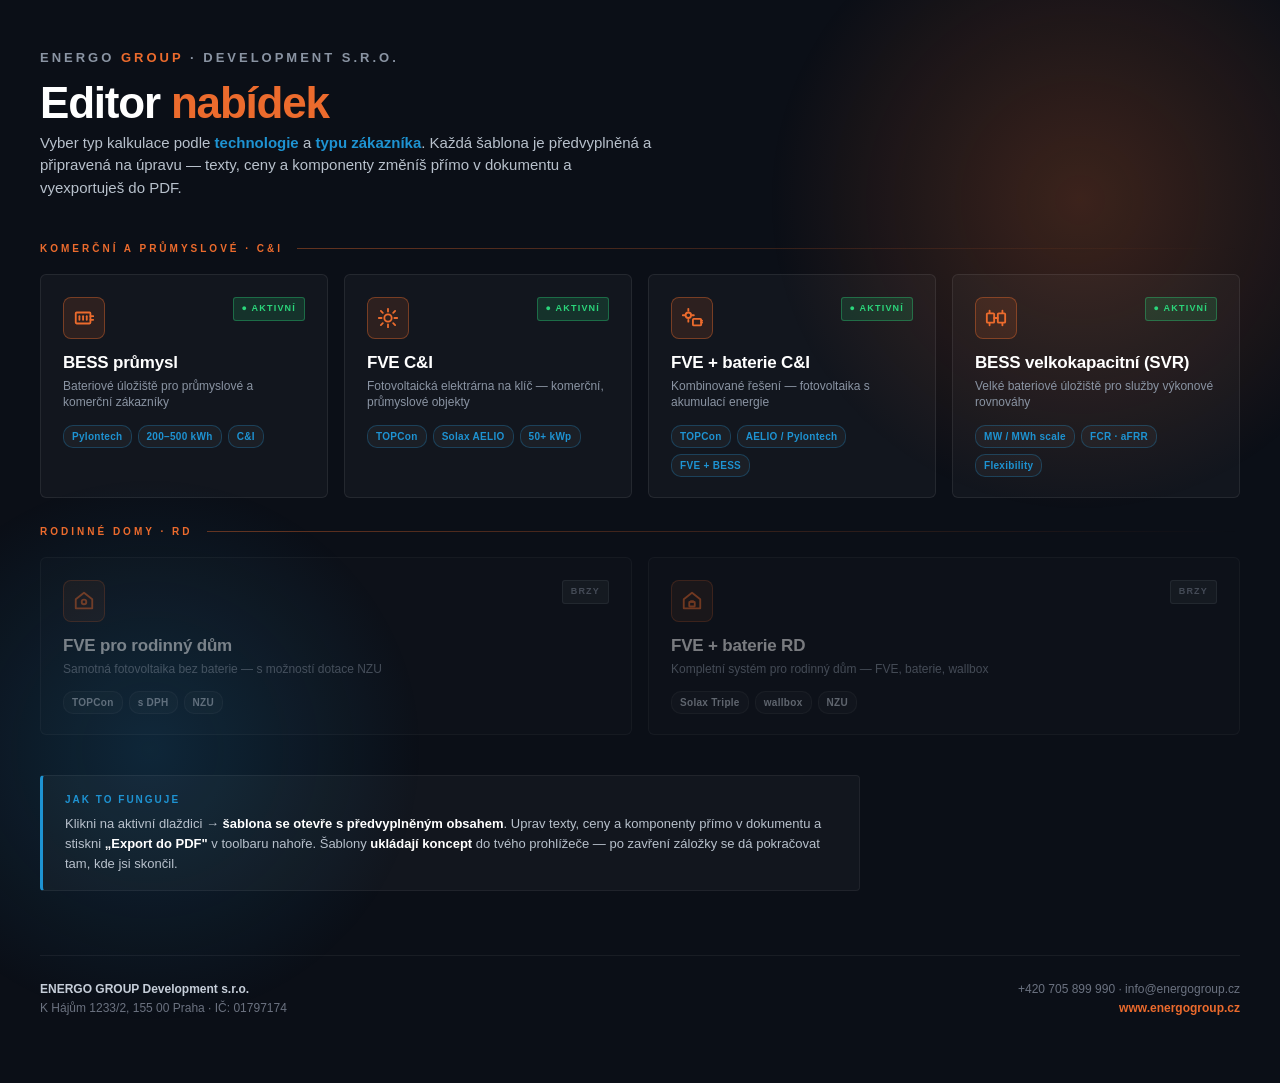
==== commit c72f1ef9: "Add files via upload Initial: rozcestník + BESS + BESS-SVR + 2× FVE C&I + logo" ====
--- a/index.html
+++ b/index.html
@@ -3,1679 +3,486 @@
 <head>
 <meta charset="UTF-8">
 <meta name="viewport" content="width=device-width, initial-scale=1">
-<title>Cenová nabídka – ENERGO GROUP</title>
+<title>Editor nabídek · ENERGO GROUP</title>
 <style>
-  @page {
-    size: A4;
-    margin: 0;
-  }
   * { margin: 0; padding: 0; box-sizing: border-box; }
 
+  html, body {
+    min-height: 100%;
+    font-family: "Helvetica Neue", Helvetica, Arial, sans-serif;
+    color: #E8ECF1;
+    background: #0B0F17;
+    line-height: 1.5;
+    -webkit-font-smoothing: antialiased;
+  }
+
   body {
-    font-family: "Helvetica Neue", Helvetica, Arial, sans-serif;
-    color: #1A1F2B;
-    font-size: 10pt;
-    line-height: 1.5;
-    -webkit-print-color-adjust: exact;
-    print-color-adjust: exact;
-    background: #E8ECF1;
-  }
-
-  /* =================== TOOLBAR (NO PRINT) =================== */
-  .toolbar {
-    position: sticky;
-    top: 0;
-    z-index: 100;
-    background: #0B0F17;
-    color: #fff;
-    padding: 12px 24px;
+    position: relative;
+    overflow-x: hidden;
+    padding: 48px 24px 64px 24px;
+  }
+
+  /* Glowy backgrounds (BESS style) */
+  body::before {
+    content: "";
+    position: fixed;
+    top: -200px;
+    right: -200px;
+    width: 800px;
+    height: 800px;
+    background: radial-gradient(circle, rgba(236,107,45,0.22) 0%, rgba(236,107,45,0) 55%);
+    pointer-events: none;
+    z-index: 0;
+  }
+  body::after {
+    content: "";
+    position: fixed;
+    bottom: -200px;
+    left: -200px;
+    width: 700px;
+    height: 700px;
+    background: radial-gradient(circle, rgba(30,147,210,0.18) 0%, rgba(30,147,210,0) 55%);
+    pointer-events: none;
+    z-index: 0;
+  }
+
+  .wrap {
+    position: relative;
+    z-index: 2;
+    max-width: 1200px;
+    margin: 0 auto;
+  }
+
+  /* ============ HEADER ============ */
+  .brand {
+    font-size: 13px;
+    font-weight: 700;
+    letter-spacing: 3px;
+    color: #8A94A3;
+    text-transform: uppercase;
+    margin-bottom: 12px;
+  }
+  .brand .accent { color: #EC6B2D; }
+
+  h1 {
+    font-size: 44px;
+    font-weight: 900;
+    letter-spacing: -1.2px;
+    color: #ffffff;
+    line-height: 1.05;
+    margin-bottom: 6px;
+  }
+  h1 .accent { color: #EC6B2D; }
+
+  .tagline {
+    font-size: 15px;
+    color: #B8C1CC;
+    max-width: 620px;
+    margin-bottom: 42px;
+  }
+  .tagline strong { color: #1E93D2; font-weight: 700; }
+
+  /* ============ SECTION HEADERS ============ */
+  .section-label {
     display: flex;
     align-items: center;
-    justify-content: space-between;
-    gap: 16px;
-    box-shadow: 0 2px 12px rgba(0,0,0,0.2);
-    flex-wrap: wrap;
-  }
-  .toolbar-title {
-    font-size: 14px;
-    font-weight: 700;
-    letter-spacing: 0.5px;
-  }
-  .toolbar-title .accent { color: #EC6B2D; }
-  .toolbar-btns {
-    display: flex;
-    gap: 8px;
-    flex-wrap: wrap;
-  }
-  .tb-btn {
-    background: #1E2735;
-    color: #fff;
-    border: 1px solid #2A3547;
-    padding: 8px 14px;
-    border-radius: 6px;
-    font-size: 12.5px;
-    font-weight: 600;
-    cursor: pointer;
-    transition: all 0.15s;
-    font-family: inherit;
-  }
-  .tb-btn:hover { background: #2A3547; transform: translateY(-1px); }
-  .tb-btn.primary { background: #EC6B2D; border-color: #EC6B2D; }
-  .tb-btn.primary:hover { background: #D85A1C; }
-  .tb-btn.ghost { background: transparent; border-color: #3A4556; }
-  .tb-btn.ghost:hover { background: #1E2735; }
-
-  .help-hint {
-    background: #FFF4E0;
-    color: #7A4F12;
-    padding: 10px 24px;
-    font-size: 12.5px;
-    border-bottom: 1px solid #F5DFA8;
-    display: flex;
-    align-items: center;
-    gap: 10px;
-  }
-  .help-hint .dismiss {
-    margin-left: auto;
-    background: none;
-    border: none;
-    cursor: pointer;
-    color: #7A4F12;
-    font-size: 16px;
-    font-weight: 700;
-    padding: 0 6px;
-  }
-
-  .canvas {
-    padding: 32px 16px;
-    display: flex;
-    flex-direction: column;
-    align-items: center;
-    gap: 20px;
-  }
-
-  /* Edit feedback */
-  [contenteditable="true"] {
-    outline: none;
-    transition: background 0.15s, box-shadow 0.15s;
-    border-radius: 2px;
-  }
-  [contenteditable="true"]:hover {
-    background: rgba(236, 107, 45, 0.08);
-    box-shadow: 0 0 0 2px rgba(236, 107, 45, 0.25);
-  }
-  [contenteditable="true"]:focus {
-    background: rgba(236, 107, 45, 0.12);
-    box-shadow: 0 0 0 2px rgba(236, 107, 45, 0.55);
-  }
-
-  .editable-img {
-    cursor: pointer;
-    position: relative;
-    transition: all 0.15s;
-  }
-  .editable-img::after {
-    content: "📷 Klikni pro nahrání vlastní fotky";
-    position: absolute;
-    top: 50%;
-    left: 50%;
-    transform: translate(-50%, -50%);
-    background: rgba(0,0,0,0.85);
-    color: #fff;
-    padding: 10px 18px;
-    border-radius: 20px;
-    font-size: 12px;
-    font-weight: 600;
-    opacity: 0;
-    transition: opacity 0.2s;
-    pointer-events: none;
-    white-space: nowrap;
-  }
-  .editable-img:hover::after { opacity: 1; }
-
-  /* =================== PAGE BASE =================== */
-  .page {
-    width: 210mm;
-    height: 297mm;
-    position: relative;
-    overflow: hidden;
-    background: #ffffff;
-    box-shadow: 0 4px 24px rgba(0, 0, 0, 0.15);
-  }
-
-  /* =================== PAGE 1 - COVER =================== */
-  .cover {
-    background: #0B0F17;
-    color: #ffffff;
-    padding: 18mm 18mm 14mm 18mm;
-  }
-
-  .cover::before {
-    content: "";
-    position: absolute;
-    top: -100mm;
-    right: -80mm;
-    width: 300mm;
-    height: 300mm;
-    background: radial-gradient(circle, rgba(236,107,45,0.25) 0%, rgba(236,107,45,0) 55%);
-    z-index: 0;
-    pointer-events: none;
-  }
-  .cover::after {
-    content: "";
-    position: absolute;
-    bottom: -80mm;
-    left: -60mm;
-    width: 220mm;
-    height: 220mm;
-    background: radial-gradient(circle, rgba(30,147,210,0.22) 0%, rgba(30,147,210,0) 55%);
-    z-index: 0;
-    pointer-events: none;
-  }
-
-  .cover-inner { position: relative; z-index: 2; height: 100%; }
-
-  .logo-bar {
-    display: block;
-    height: 26mm;
-    margin-bottom: 12mm;
-  }
-  .logo-bar img { height: 100%; display: block; }
-
-  .label-tag {
-    display: inline-block;
-    font-size: 8.5pt;
-    letter-spacing: 3pt;
+    gap: 14px;
+    margin: 26px 0 18px 0;
+    font-size: 10px;
     font-weight: 700;
     color: #EC6B2D;
     text-transform: uppercase;
-    padding: 4px 12px;
-    border: 1.5px solid #EC6B2D;
-    border-radius: 2px;
-    margin-bottom: 8mm;
-  }
-
-  .cover-title {
-    font-size: 40pt;
-    font-weight: 900;
-    line-height: 1;
-    letter-spacing: -0.8pt;
-    margin-bottom: 5mm;
-    color: #ffffff;
-  }
-  .cover-title > span:first-child { display: block; margin-bottom: 2mm; }
-  .cover-title .accent {
-    color: #EC6B2D;
+    letter-spacing: 3px;
+  }
+  .section-label::after {
+    content: "";
+    flex: 1;
+    height: 1px;
+    background: linear-gradient(90deg, rgba(236,107,45,0.4) 0%, rgba(236,107,45,0) 100%);
+  }
+
+  /* ============ GRID OF TILES ============ */
+  .grid {
+    display: grid;
+    grid-template-columns: repeat(auto-fit, minmax(280px, 1fr));
+    gap: 16px;
+  }
+
+  .tile {
+    position: relative;
     display: block;
-    font-size: 40pt;
-    letter-spacing: -0.5pt;
-  }
-  .cover-title .accent .kw-small {
-    font-size: 23pt;
-    letter-spacing: 0;
-    vertical-align: baseline;
-    margin-right: 2mm;
-  }
-
-  .cover-subtitle {
-    font-size: 11pt;
-    font-weight: 400;
-    color: #B8C1CC;
-    line-height: 1.45;
-    margin-bottom: 6mm;
-    max-width: 165mm;
-  }
-  .cover-subtitle strong { color: #1E93D2; font-weight: 700; }
-
-  .stats-grid {
-    width: 100%;
-    margin-top: 2mm;
-    border-collapse: collapse;
-  }
-  .stats-grid td {
-    width: 25%;
-    padding: 7mm 4mm;
-    border: 1px solid #1E2735;
-    vertical-align: top;
-    background: rgba(255,255,255,0.02);
-  }
-  .stat-num {
-    font-size: 26pt;
-    font-weight: 800;
-    color: #ffffff;
-    line-height: 1;
-    margin-bottom: 2mm;
-  }
-  .stat-num .unit { font-size: 12pt; color: #EC6B2D; font-weight: 600; margin-left: 2px; }
-  .stat-lbl {
-    font-size: 8pt;
-    color: #8A94A3;
-    text-transform: uppercase;
-    letter-spacing: 1.2pt;
-    font-weight: 600;
-  }
-
-  /* Compact cover KPI (replaces 4-cell grid) */
-  .cover-kpi {
-    display: inline-block;
-    margin-top: 2mm;
-    padding: 5mm 8mm;
-    background: rgba(236, 107, 45, 0.08);
-    border: 1px solid rgba(236, 107, 45, 0.35);
-    border-left: 4px solid #EC6B2D;
-    border-radius: 2px;
-  }
-  .cover-kpi .kpi-values {
-    line-height: 1;
-    margin-bottom: 2.5mm;
-  }
-  .cover-kpi .kpi-num {
-    font-size: 20pt;
-    font-weight: 800;
-    color: #ffffff;
-    letter-spacing: -0.3pt;
-  }
-  .cover-kpi .kpi-sep {
-    font-size: 20pt;
-    color: #EC6B2D;
-    font-weight: 300;
-    margin: 0 5mm;
-  }
-  .cover-kpi .kpi-label {
-    font-size: 8pt;
-    color: #8A94A3;
-    text-transform: uppercase;
-    letter-spacing: 1.8pt;
-    font-weight: 600;
-  }
-
-  .project-bar {
-    margin-top: 12mm;
-    background: linear-gradient(90deg, #EC6B2D 0%, #E85A15 100%);
-    padding: 6mm 7mm;
-    color: #ffffff;
-    border-radius: 2px;
-  }
-  .project-bar .lead {
-    font-size: 8.5pt;
-    text-transform: uppercase;
-    letter-spacing: 2pt;
-    font-weight: 600;
-    opacity: 0.9;
-    margin-bottom: 1mm;
-  }
-  .project-bar .name {
-    font-size: 17pt;
-    font-weight: 800;
-    letter-spacing: -0.3pt;
-  }
-
-  .highlights {
-    width: 100%;
-    margin-top: 14mm;
-    border-collapse: collapse;
-  }
-  .highlights td {
-    width: 20%;
-    padding: 6mm 3mm;
-    text-align: center;
-    vertical-align: top;
-    border-left: 1px solid #1E2735;
-  }
-  .highlights td:first-child { border-left: none; }
-  .hl-ico {
-    display: inline-block;
-    width: 12mm;
-    height: 12mm;
-    line-height: 12mm;
-    background: rgba(236,107,45,0.12);
-    color: #EC6B2D;
-    border: 1.5px solid rgba(236,107,45,0.6);
-    border-radius: 50%;
-    font-size: 15pt;
-    font-weight: 700;
-    margin-bottom: 3mm;
-  }
-  .hl-t {
-    font-size: 8.5pt;
-    color: #C6CED9;
-    font-weight: 600;
-    line-height: 1.35;
-    letter-spacing: 0.3pt;
-  }
-
-  .cover-footer {
-    position: absolute;
-    bottom: 12mm;
-    left: 18mm;
-    right: 18mm;
-    z-index: 2;
-    display: table;
-    width: calc(100% - 36mm);
-    border-top: 1px solid #1E2735;
-    padding-top: 5mm;
-  }
-  .cover-footer > div {
-    display: table-cell;
-    vertical-align: middle;
-    font-size: 8.5pt;
-    color: #8A94A3;
-  }
-  .cover-footer .right { text-align: right; color: #B8C1CC; }
-  .cover-footer strong { color: #ffffff; }
-
-  /* =================== SHARED PAGE STYLES =================== */
-  .sheet {
-    background: #ffffff;
-    padding: 13mm 16mm 12mm 16mm;
-    color: #1A1F2B;
-  }
-
-  .page-header {
-    display: table;
-    width: 100%;
-    margin-bottom: 6mm;
-    padding-bottom: 3mm;
-    border-bottom: 2px solid #EC6B2D;
-  }
-  .page-header .ph-left {
-    display: table-cell;
-    vertical-align: middle;
-    font-size: 8pt;
-    color: #6B7280;
-    text-transform: uppercase;
-    letter-spacing: 2pt;
-    font-weight: 600;
-  }
-  .page-header .ph-left span { color: #EC6B2D; }
-  .page-header .ph-right {
-    display: table-cell;
-    vertical-align: middle;
-    text-align: right;
-    font-size: 8pt;
-    color: #6B7280;
-    font-weight: 600;
-  }
-
-  h2.section {
-    font-size: 18pt;
-    font-weight: 800;
-    color: #0B0F17;
-    letter-spacing: -0.3pt;
-    margin-bottom: 3mm;
-    line-height: 1.15;
-  }
-  h2.section .accent { color: #EC6B2D; }
-
-  h3.sub {
-    font-size: 11pt;
-    font-weight: 700;
-    color: #1E93D2;
-    text-transform: uppercase;
-    letter-spacing: 1.2pt;
-    margin: 2.5mm 0 2mm 0;
-  }
-
-  p { margin-bottom: 2.5mm; }
-
-  .intro-letter {
-    background: #F8F9FB;
-    border-left: 4px solid #1E93D2;
-    padding: 4mm 6mm;
-    margin-bottom: 4mm;
-    font-size: 9.5pt;
-    color: #2D3544;
-    line-height: 1.5;
-  }
-  .intro-letter p { margin-bottom: 1.5mm; }
-  .intro-letter .signature {
-    margin-top: 3mm;
-    font-weight: 700;
-    color: #0B0F17;
-    font-size: 10pt;
-  }
-  .intro-letter .signature .role {
-    display: block;
-    font-weight: 400;
-    font-size: 8.5pt;
-    color: #6B7280;
-    margin-top: 0.5mm;
-  }
-
-  /* Product hero with image */
-  .product-hero {
-    background: #0B0F17;
-    color: #ffffff;
-    padding: 0;
-    border-radius: 3px;
-    margin-bottom: 3mm;
-    position: relative;
+    text-decoration: none;
+    color: inherit;
+    background: rgba(255,255,255,0.03);
+    border: 1px solid rgba(255,255,255,0.08);
+    border-radius: 6px;
+    padding: 22px 22px 20px 22px;
+    transition: all 0.2s ease;
     overflow: hidden;
-    display: flex;
-    align-items: stretch;
-    width: 100%;
-  }
-  .product-hero::before {
+  }
+  .tile::before {
     content: "";
-    position: absolute;
-    top: -30mm;
-    right: -30mm;
-    width: 90mm;
-    height: 90mm;
-    background: radial-gradient(circle, rgba(30,147,210,0.28) 0%, rgba(30,147,210,0) 60%);
-    pointer-events: none;
-  }
-  .product-hero > .ph-img,
-  .product-hero > .ph-txt {
-    position: relative;
-    z-index: 2;
-  }
-  .product-hero .ph-img {
-    width: 30%;
-    flex-shrink: 0;
-    padding: 4mm 2mm 4mm 4mm;
-    display: flex;
-  }
-  .product-hero .ph-img-wrap {
-    background: #0B0F17;
-    border-radius: 4px;
-    padding: 0;
-    flex: 1;
-    min-height: 55mm;
-    border: 1px solid #2A3547;
-    overflow: hidden;
-    position: relative;
-  }
-  .product-hero .ph-img-wrap img {
-    width: 100%;
-    height: 100%;
-    display: block;
-    object-fit: cover;
     position: absolute;
     top: 0;
     left: 0;
-  }
-  .product-hero .ph-img-wrap svg {
-    width: 100%;
+    width: 4px;
     height: 100%;
+    background: #EC6B2D;
+    opacity: 0;
+    transition: opacity 0.2s;
+  }
+  .tile.active { cursor: pointer; }
+  .tile.active:hover {
+    background: rgba(236,107,45,0.08);
+    border-color: rgba(236,107,45,0.5);
+    transform: translateY(-2px);
+    box-shadow: 0 6px 24px rgba(0,0,0,0.3), 0 0 0 1px rgba(236,107,45,0.15);
+  }
+  .tile.active:hover::before { opacity: 1; }
+
+  .tile.soon {
+    opacity: 0.45;
+    cursor: not-allowed;
+  }
+  .tile.soon:hover { opacity: 0.6; }
+
+  .tile-head {
+    display: flex;
+    align-items: flex-start;
+    justify-content: space-between;
+    margin-bottom: 14px;
+  }
+
+  .tile-icon {
+    width: 42px;
+    height: 42px;
+    border-radius: 8px;
+    background: rgba(236,107,45,0.12);
+    border: 1px solid rgba(236,107,45,0.4);
+    color: #EC6B2D;
+    display: flex;
+    align-items: center;
+    justify-content: center;
+  }
+  .tile-icon svg { width: 22px; height: 22px; }
+
+  .tile-badge {
+    font-size: 9px;
+    font-weight: 700;
+    padding: 4px 8px;
+    border-radius: 3px;
+    letter-spacing: 1.2px;
+    text-transform: uppercase;
+  }
+  .badge-active {
+    background: rgba(43,214,123,0.15);
+    color: #2BD67B;
+    border: 1px solid rgba(43,214,123,0.35);
+  }
+  .badge-soon {
+    background: rgba(184,193,204,0.1);
+    color: #8A94A3;
+    border: 1px solid rgba(184,193,204,0.2);
+  }
+
+  .tile-title {
+    font-size: 17px;
+    font-weight: 800;
+    color: #ffffff;
+    letter-spacing: -0.2px;
+    margin-bottom: 4px;
+    line-height: 1.2;
+  }
+  .tile-subtitle {
+    font-size: 12px;
+    color: #8A94A3;
+    margin-bottom: 14px;
+    line-height: 1.4;
+  }
+  .tile-meta {
+    display: flex;
+    flex-wrap: wrap;
+    gap: 6px;
+    margin-top: 10px;
+  }
+  .tile-meta span {
+    font-size: 10px;
+    color: #C6CED9;
+    background: rgba(255,255,255,0.04);
+    border: 1px solid rgba(255,255,255,0.08);
+    padding: 3px 8px;
+    border-radius: 10px;
+    font-weight: 600;
+    letter-spacing: 0.3px;
+  }
+  .tile.active .tile-meta span {
+    border-color: rgba(30,147,210,0.3);
+    color: #1E93D2;
+  }
+
+  .tile-arrow {
+    position: absolute;
+    right: 20px;
+    bottom: 18px;
+    font-size: 18px;
+    color: #EC6B2D;
+    opacity: 0;
+    transition: all 0.2s;
+    font-weight: 700;
+  }
+  .tile.active:hover .tile-arrow {
+    opacity: 1;
+    transform: translateX(4px);
+  }
+
+  /* ============ HELP / INFO ============ */
+  .info-card {
+    margin-top: 40px;
+    background: rgba(255,255,255,0.03);
+    border: 1px solid rgba(255,255,255,0.06);
+    border-left: 3px solid #1E93D2;
+    border-radius: 4px;
+    padding: 16px 22px;
+    font-size: 13px;
+    color: #B8C1CC;
+    line-height: 1.55;
+    max-width: 820px;
+  }
+  .info-card strong { color: #ffffff; font-weight: 700; }
+  .info-card .info-title {
     display: block;
-    position: absolute;
-    top: 0;
-    left: 0;
-  }
-  .product-hero .ph-txt {
-    flex: 1;
-    padding: 4mm 5mm 4mm 3mm;
-  }
-  .product-brand {
-    font-size: 8.5pt;
-    font-weight: 600;
-    letter-spacing: 2pt;
-    color: #1E93D2;
+    font-size: 10px;
+    letter-spacing: 2px;
     text-transform: uppercase;
-    margin-bottom: 2mm;
-  }
-  .product-name {
-    font-size: 18pt;
-    font-weight: 800;
-    letter-spacing: -0.3pt;
-    line-height: 1.1;
-    margin-bottom: 3mm;
-  }
-  .product-desc {
-    font-size: 8.5pt;
-    color: #C6CED9;
-    line-height: 1.5;
-    margin-bottom: 3.5mm;
-  }
-  .product-tags {
-    font-size: 0;
-    line-height: 1.1;
-  }
-  .product-tags span {
-    display: inline-block;
-    font-size: 7pt;
-    background: rgba(236,107,45,0.15);
-    color: #EC6B2D;
-    border: 1px solid rgba(236,107,45,0.4);
-    padding: 1mm 2.5mm;
-    margin: 0 1.2mm 1.2mm 0;
-    font-weight: 600;
-    letter-spacing: 0.3pt;
-    border-radius: 20pt;
-  }
-
-  .specs-table {
-    width: 100%;
-    border-collapse: collapse;
-    margin-bottom: 3mm;
-  }
-  .specs-table td {
-    width: 50%;
-    padding: 2mm 4mm;
-    vertical-align: top;
-    border: 1px solid #E6E9EF;
-    background: #ffffff;
-  }
-  .specs-table .spec-label {
-    display: block;
-    font-size: 7.5pt;
-    color: #6B7280;
-    text-transform: uppercase;
-    letter-spacing: 1pt;
-    font-weight: 600;
-    margin-bottom: 0.8mm;
-  }
-  .specs-table .spec-value {
-    font-size: 10.5pt;
-    font-weight: 700;
-    color: #0B0F17;
-    line-height: 1.2;
-  }
-  .specs-table .spec-value .unit {
-    font-weight: 400;
-    color: #6B7280;
-    font-size: 9pt;
-    margin-left: 2pt;
-  }
-
-  .scope-table {
-    width: 100%;
-    border-collapse: collapse;
-  }
-  .scope-table td {
-    width: 50%;
-    padding: 2.5mm 3mm 2.5mm 7mm;
-    vertical-align: top;
-    font-size: 9pt;
-    color: #2D3544;
-    position: relative;
-  }
-  .scope-table td::before {
-    content: "✓";
-    position: absolute;
-    left: 1mm;
-    top: 2.5mm;
     color: #1E93D2;
     font-weight: 700;
-    font-size: 10pt;
-  }
-
-  .price-box {
-    background: linear-gradient(135deg, #EC6B2D 0%, #D85A1C 100%);
-    color: #ffffff;
-    padding: 8mm 8mm;
-    margin: 7mm 0 5mm 0;
-    position: relative;
-    overflow: hidden;
-    border-radius: 3px;
-  }
-  .price-box::before {
-    content: "";
-    position: absolute;
-    top: -40mm;
-    right: -40mm;
-    width: 100mm;
-    height: 100mm;
-    background: radial-gradient(circle, rgba(255,255,255,0.18) 0%, rgba(255,255,255,0) 60%);
-    pointer-events: none;
-  }
-  .price-box-inner { position: relative; z-index: 2; }
-  .price-label {
-    font-size: 9pt;
-    text-transform: uppercase;
-    letter-spacing: 2.5pt;
-    font-weight: 600;
-    opacity: 0.9;
-    margin-bottom: 2mm;
-  }
-  .price-amount {
-    font-size: 34pt;
-    font-weight: 900;
-    letter-spacing: -1pt;
-    line-height: 1;
-    margin-bottom: 1.5mm;
-  }
-  .price-amount .currency { font-size: 18pt; font-weight: 700; margin-left: 2mm; }
-  .price-note { font-size: 9pt; opacity: 0.92; }
-
-  .terms-block {
-    width: 100%;
-    border-collapse: collapse;
-    margin-bottom: 5mm;
-  }
-  .terms-block td {
-    width: 50%;
-    padding: 5mm 6mm;
-    vertical-align: top;
-    border: 1px solid #E6E9EF;
-    background: #F8F9FB;
-  }
-  .terms-title {
-    font-size: 8.5pt;
-    text-transform: uppercase;
-    letter-spacing: 1.5pt;
-    font-weight: 700;
-    color: #1E93D2;
-    margin-bottom: 3mm;
-  }
-  .terms-list { list-style: none; padding: 0; margin: 0; }
-  .terms-list li {
-    padding: 1mm 0 1mm 6mm;
-    font-size: 9pt;
-    color: #2D3544;
-    position: relative;
-    line-height: 1.45;
-  }
-  .terms-list li::before {
-    content: "";
-    position: absolute;
-    left: 0;
-    top: 3mm;
-    width: 3mm;
-    height: 1px;
-    background: #EC6B2D;
-  }
-
-  .why-grid {
-    width: 100%;
-    border-collapse: separate;
-    border-spacing: 0;
-    margin-bottom: 4mm;
-  }
-  .why-grid td {
-    width: 50%;
-    padding: 4mm 5mm;
-    vertical-align: top;
-    border: 1px solid #E6E9EF;
-    background: #ffffff;
-  }
-  .why-num {
-    display: inline-block;
-    font-size: 18pt;
-    font-weight: 900;
-    color: #EC6B2D;
-    line-height: 1;
-    margin-bottom: 1.5mm;
-  }
-  .why-title {
-    font-size: 10.5pt;
-    font-weight: 800;
-    color: #0B0F17;
-    text-transform: uppercase;
-    letter-spacing: 0.5pt;
-    margin-bottom: 1.5mm;
-  }
-  .why-desc { font-size: 8.5pt; color: #4A5261; line-height: 1.45; }
-
-  .memberships {
-    background: #F8F9FB;
-    padding: 4mm 6mm;
-    margin-bottom: 4mm;
-    border-left: 4px solid #1E93D2;
-  }
-  .memberships .m-title {
-    font-size: 8.5pt;
-    text-transform: uppercase;
-    letter-spacing: 1.5pt;
-    font-weight: 700;
-    color: #1E93D2;
-    margin-bottom: 2mm;
-  }
-  .memberships .m-list { font-size: 9.5pt; color: #2D3544; font-weight: 600; }
-
-  /* Media feature (press mention) - compact strip */
-  .media-feature {
-    display: table;
-    width: 100%;
-    margin-bottom: 4mm;
-    border: 1px solid #E6E9EF;
-    border-radius: 3px;
-    overflow: hidden;
-    table-layout: fixed;
-  }
-  .mf-left {
-    display: table-cell;
-    width: 32mm;
-    padding: 3mm 4mm;
-    background: #0B0F17;
-    color: #ffffff;
-    vertical-align: middle;
-    text-align: center;
-    position: relative;
-    overflow: hidden;
-  }
-  .mf-left::before {
-    content: "";
-    position: absolute;
-    top: -15mm;
-    right: -15mm;
-    width: 35mm;
-    height: 35mm;
-    background: radial-gradient(circle, rgba(139, 30, 30, 0.45) 0%, rgba(139, 30, 30, 0) 60%);
-    pointer-events: none;
-  }
-  .mf-badge-tag {
-    position: relative;
-    z-index: 2;
-    display: inline-block;
-    font-size: 6.5pt;
-    font-weight: 700;
-    color: #EC6B2D;
-    text-transform: uppercase;
-    letter-spacing: 1.2pt;
-    border: 1px solid rgba(236,107,45,0.5);
-    padding: 0.8mm 2.5mm;
-    border-radius: 2px;
-    margin-bottom: 2mm;
-  }
-  .mf-brand {
-    position: relative;
-    z-index: 2;
-    font-family: Georgia, 'Times New Roman', serif;
-    font-size: 9pt;
-    font-weight: 700;
-    color: #ffffff;
-    line-height: 1.2;
-    letter-spacing: -0.1pt;
-  }
-
-  /* HN masthead (newspaper brand mark) */
-  .hn-masthead {
-    position: relative;
-    z-index: 2;
-    margin-top: 2mm;
-    text-align: center;
-  }
-  /* HN brand blue: rgb(10, 170, 230) = #0AAAE6 from hn.cz */
-  .hn-mark {
-    font-family: Georgia, 'Times New Roman', serif;
-    font-weight: 900;
-    font-size: 22pt;
-    color: #0AAAE6;
-    letter-spacing: -1.5pt;
-    line-height: 0.95;
-    margin-bottom: 0.6mm;
-  }
-  .hn-divider {
-    width: 11mm;
-    height: 1px;
-    background: #0AAAE6;
-    margin: 0 auto 1.2mm auto;
-    opacity: 0.8;
-  }
-  .mf-right {
-    display: table-cell;
-    padding: 4mm 5mm;
-    vertical-align: middle;
-    background: #ffffff;
-  }
-  .mf-overline {
-    font-size: 7pt;
-    color: #005E8C;
-    text-transform: uppercase;
-    letter-spacing: 2pt;
-    font-weight: 700;
-    margin-bottom: 1.5mm;
-  }
-  .mf-title {
-    font-family: Georgia, 'Times New Roman', serif;
-    font-size: 11pt;
-    font-weight: 700;
-    color: #0B0F17;
-    line-height: 1.3;
-    font-style: italic;
-    margin-bottom: 2mm;
-  }
-  .mf-title::before { content: "„"; color: #005E8C; }
-  .mf-title::after  { content: "\201C"; color: #005E8C; }
-  .mf-link {
-    display: inline-block;
-    font-size: 8pt;
-    color: #EC6B2D;
-    font-weight: 700;
-    text-decoration: none;
-    letter-spacing: 0.3pt;
-    border-bottom: 1px solid rgba(236,107,45,0.3);
-    padding-bottom: 1px;
-  }
-  .mf-link:hover { color: #D85A1C; border-bottom-color: #EC6B2D; }
-
-  .signoff {
-    background: #0B0F17;
-    color: #ffffff;
-    padding: 5mm 6mm;
-    margin-top: 8mm;
-    border-radius: 3px;
-    position: relative;
-    overflow: hidden;
-  }
-  .signoff::before {
-    content: "";
-    position: absolute;
-    top: -25mm;
-    left: -25mm;
-    width: 70mm;
-    height: 70mm;
-    background: radial-gradient(circle, rgba(236,107,45,0.22) 0%, rgba(236,107,45,0) 60%);
-    pointer-events: none;
-  }
-  .signoff-inner { position: relative; z-index: 2; display: table; width: 100%; }
-  .signoff-left, .signoff-right {
-    display: table-cell;
-    vertical-align: middle;
-  }
-  .signoff-left { width: 60%; }
-  .signoff-right { width: 40%; text-align: right; }
-  .sign-title {
-    font-size: 7.5pt;
-    color: #1E93D2;
-    text-transform: uppercase;
-    letter-spacing: 1.8pt;
-    font-weight: 700;
-    margin-bottom: 1.5mm;
-  }
-  .sign-name {
-    font-size: 13pt;
-    font-weight: 800;
-    color: #ffffff;
-    letter-spacing: -0.3pt;
-    margin-bottom: 0.8mm;
-  }
-  .sign-role { font-size: 8pt; color: #B8C1CC; }
-  .validity-tag {
-    display: inline-block;
-    border: 1.2px solid #EC6B2D;
-    padding: 2.5mm 4mm;
-    border-radius: 2px;
-  }
-  .validity-tag .v-label {
-    display: block;
-    font-size: 6.5pt;
-    text-transform: uppercase;
-    letter-spacing: 1.4pt;
-    color: #EC6B2D;
-    font-weight: 700;
-    margin-bottom: 0.8mm;
-  }
-  .validity-tag .v-date {
-    font-size: 11pt;
-    font-weight: 800;
-    color: #ffffff;
-  }
-
-  .website-ref {
-    margin-top: 7mm;
-    margin-bottom: 3mm;
-    text-align: center;
-    font-size: 12pt;
-    font-weight: 600;
-    color: #374151;
-    letter-spacing: 0.03em;
-  }
-  .website-ref a {
-    color: #EC6B2D;
-    text-decoration: none;
-    font-weight: 700;
-  }
-
-  .page-footer {
-    position: absolute;
-    bottom: 8mm;
-    left: 16mm;
-    right: 16mm;
-    padding-top: 3mm;
-    border-top: 1px solid #E6E9EF;
-    display: table;
-    width: calc(100% - 32mm);
-    font-size: 7.5pt;
+    margin-bottom: 6px;
+  }
+
+  /* ============ FOOTER ============ */
+  footer {
+    margin-top: 64px;
+    padding-top: 24px;
+    border-top: 1px solid rgba(255,255,255,0.06);
+    font-size: 12px;
     color: #6B7280;
-  }
-  .page-footer > div { display: table-cell; vertical-align: middle; }
-  .page-footer .pf-right { text-align: right; }
-  .page-footer strong { color: #EC6B2D; }
-
-  /* =================== PRINT =================== */
-  @media print {
-    html, body {
-      background: #fff !important;
-      margin: 0 !important;
-      padding: 0 !important;
-    }
-    .no-print { display: none !important; }
-    .canvas {
-      padding: 0 !important;
-      margin: 0 !important;
-      gap: 0 !important;
-      display: block !important;
-    }
-    .page {
-      box-shadow: none !important;
-      margin: 0 !important;
-      width: 210mm;
-      height: 297mm;
-      page-break-after: always;
-      page-break-inside: avoid;
-      break-after: page;
-      overflow: hidden;
-    }
-    .page:last-child {
-      page-break-after: auto;
-      break-after: auto;
-    }
-    [contenteditable="true"]:hover,
-    [contenteditable="true"]:focus {
-      background: transparent !important;
-      box-shadow: none !important;
-    }
-    .editable-img { cursor: default !important; }
-    .editable-img::after { display: none !important; }
-  }
-
-  @media (max-width: 900px) {
-    .toolbar { padding: 10px 12px; }
-    .toolbar-title { font-size: 12px; }
-    .tb-btn { font-size: 11px; padding: 6px 10px; }
-    .canvas { padding: 16px 6px; }
-    .page { transform: scale(0.95); transform-origin: top center; }
+    line-height: 1.6;
+    display: flex;
+    flex-wrap: wrap;
+    justify-content: space-between;
+    gap: 16px;
+  }
+  footer strong { color: #C6CED9; font-weight: 700; }
+  footer a { color: #EC6B2D; text-decoration: none; font-weight: 700; }
+  footer a:hover { color: #D85A1C; }
+
+  @media (max-width: 640px) {
+    body { padding: 32px 16px 48px 16px; }
+    h1 { font-size: 32px; }
+    .tagline { font-size: 14px; margin-bottom: 28px; }
   }
 </style>
 </head>
 <body>
 
-<!-- ================== TOOLBAR ================== -->
-<div class="toolbar no-print">
-  <div class="toolbar-title">Editor cenové nabídky · <span class="accent">ENERGO GROUP</span></div>
-  <div class="toolbar-btns">
-    <button class="tb-btn ghost" onclick="saveToStorage()">💾 Uložit koncept</button>
-    <button class="tb-btn ghost" onclick="loadFromStorage()">📂 Načíst koncept</button>
-    <button class="tb-btn ghost" onclick="resetTemplate()">↺ Reset</button>
-    <button class="tb-btn primary" onclick="exportPdf()">📄 Export do PDF</button>
+<div class="wrap">
+
+  <div class="brand">ENERGO <span class="accent">GROUP</span> · Development s.r.o.</div>
+
+  <h1>Editor <span class="accent">nabídek</span></h1>
+  <p class="tagline">
+    Vyber typ kalkulace podle <strong>technologie</strong> a <strong>typu zákazníka</strong>.
+    Každá šablona je předvyplněná a připravená na úpravu — texty, ceny a komponenty změníš
+    přímo v dokumentu a vyexportuješ do PDF.
+  </p>
+
+  <!-- ========== KOMERČNÍ (C&I) ========== -->
+  <div class="section-label">Komerční a průmyslové · C&amp;I</div>
+
+  <div class="grid">
+
+    <!-- BESS průmyslové -->
+    <a class="tile active" href="bess.html">
+      <div class="tile-head">
+        <div class="tile-icon">
+          <svg viewBox="0 0 24 24" fill="none" stroke="currentColor" stroke-width="2" stroke-linecap="round" stroke-linejoin="round">
+            <rect x="3" y="6" width="16" height="12" rx="1"></rect>
+            <line x1="19" y1="10" x2="22" y2="10"></line>
+            <line x1="19" y1="14" x2="22" y2="14"></line>
+            <line x1="7" y1="10" x2="7" y2="14"></line>
+            <line x1="11" y1="10" x2="11" y2="14"></line>
+            <line x1="15" y1="10" x2="15" y2="14"></line>
+          </svg>
+        </div>
+        <div class="tile-badge badge-active">● Aktivní</div>
+      </div>
+      <div class="tile-title">BESS průmysl</div>
+      <div class="tile-subtitle">Bateriové úložiště pro průmyslové a komerční zákazníky</div>
+      <div class="tile-meta">
+        <span>Pylontech</span>
+        <span>200–500 kWh</span>
+        <span>C&amp;I</span>
+      </div>
+      <div class="tile-arrow">→</div>
+    </a>
+
+    <!-- FVE C&I -->
+    <a class="tile active" href="fve-cni.html">
+      <div class="tile-head">
+        <div class="tile-icon">
+          <svg viewBox="0 0 24 24" fill="none" stroke="currentColor" stroke-width="2" stroke-linecap="round" stroke-linejoin="round">
+            <circle cx="12" cy="12" r="4"></circle>
+            <line x1="12" y1="2" x2="12" y2="5"></line>
+            <line x1="12" y1="19" x2="12" y2="22"></line>
+            <line x1="4.22" y1="4.22" x2="6.34" y2="6.34"></line>
+            <line x1="17.66" y1="17.66" x2="19.78" y2="19.78"></line>
+            <line x1="2" y1="12" x2="5" y2="12"></line>
+            <line x1="19" y1="12" x2="22" y2="12"></line>
+            <line x1="4.22" y1="19.78" x2="6.34" y2="17.66"></line>
+            <line x1="17.66" y1="6.34" x2="19.78" y2="4.22"></line>
+          </svg>
+        </div>
+        <div class="tile-badge badge-active">● Aktivní</div>
+      </div>
+      <div class="tile-title">FVE C&amp;I</div>
+      <div class="tile-subtitle">Fotovoltaická elektrárna na klíč — komerční, průmyslové objekty</div>
+      <div class="tile-meta">
+        <span>TOPCon</span>
+        <span>Solax AELIO</span>
+        <span>50+ kWp</span>
+      </div>
+      <div class="tile-arrow">→</div>
+    </a>
+
+    <!-- FVE + baterie C&I -->
+    <a class="tile active" href="fve-baterie-cni.html">
+      <div class="tile-head">
+        <div class="tile-icon">
+          <svg viewBox="0 0 24 24" fill="none" stroke="currentColor" stroke-width="2" stroke-linecap="round" stroke-linejoin="round">
+            <circle cx="8" cy="9" r="3"></circle>
+            <line x1="8" y1="2" x2="8" y2="4"></line>
+            <line x1="8" y1="14" x2="8" y2="16"></line>
+            <line x1="2" y1="9" x2="4" y2="9"></line>
+            <line x1="12" y1="9" x2="14" y2="9"></line>
+            <rect x="13" y="13" width="9" height="7" rx="1"></rect>
+            <line x1="22" y1="15" x2="23" y2="15"></line>
+            <line x1="22" y1="17" x2="23" y2="17"></line>
+          </svg>
+        </div>
+        <div class="tile-badge badge-active">● Aktivní</div>
+      </div>
+      <div class="tile-title">FVE + baterie C&amp;I</div>
+      <div class="tile-subtitle">Kombinované řešení — fotovoltaika s akumulací energie</div>
+      <div class="tile-meta">
+        <span>TOPCon</span>
+        <span>AELIO / Pylontech</span>
+        <span>FVE + BESS</span>
+      </div>
+      <div class="tile-arrow">→</div>
+    </a>
+
+    <!-- BESS velkokapacitní / SVR -->
+    <a class="tile active" href="bess-svr.html">
+      <div class="tile-head">
+        <div class="tile-icon">
+          <svg viewBox="0 0 24 24" fill="none" stroke="currentColor" stroke-width="2" stroke-linecap="round" stroke-linejoin="round">
+            <rect x="2" y="7" width="8" height="10" rx="1"></rect>
+            <rect x="14" y="7" width="8" height="10" rx="1"></rect>
+            <line x1="10" y1="12" x2="14" y2="12"></line>
+            <line x1="5" y1="4" x2="5" y2="6"></line>
+            <line x1="19" y1="4" x2="19" y2="6"></line>
+            <line x1="5" y1="18" x2="5" y2="20"></line>
+            <line x1="19" y1="18" x2="19" y2="20"></line>
+          </svg>
+        </div>
+        <div class="tile-badge badge-active">● Aktivní</div>
+      </div>
+      <div class="tile-title">BESS velkokapacitní (SVR)</div>
+      <div class="tile-subtitle">Velké bateriové úložiště pro služby výkonové rovnováhy</div>
+      <div class="tile-meta">
+        <span>MW / MWh scale</span>
+        <span>FCR · aFRR</span>
+        <span>Flexibility</span>
+      </div>
+      <div class="tile-arrow">→</div>
+    </a>
+
   </div>
+
+
+  <!-- ========== RODINNÉ DOMY ========== -->
+  <div class="section-label">Rodinné domy · RD</div>
+
+  <div class="grid">
+
+    <!-- FVE RD -->
+    <a class="tile soon">
+      <div class="tile-head">
+        <div class="tile-icon">
+          <svg viewBox="0 0 24 24" fill="none" stroke="currentColor" stroke-width="2" stroke-linecap="round" stroke-linejoin="round">
+            <path d="M3 10 L12 3 L21 10 L21 20 L3 20 Z"></path>
+            <circle cx="12" cy="13" r="2.5"></circle>
+          </svg>
+        </div>
+        <div class="tile-badge badge-soon">Brzy</div>
+      </div>
+      <div class="tile-title">FVE pro rodinný dům</div>
+      <div class="tile-subtitle">Samotná fotovoltaika bez baterie — s možností dotace NZU</div>
+      <div class="tile-meta">
+        <span>TOPCon</span>
+        <span>s DPH</span>
+        <span>NZU</span>
+      </div>
+    </a>
+
+    <!-- FVE + baterie RD -->
+    <a class="tile soon">
+      <div class="tile-head">
+        <div class="tile-icon">
+          <svg viewBox="0 0 24 24" fill="none" stroke="currentColor" stroke-width="2" stroke-linecap="round" stroke-linejoin="round">
+            <path d="M3 10 L12 3 L21 10 L21 20 L3 20 Z"></path>
+            <rect x="9" y="13" width="6" height="5" rx="0.5"></rect>
+            <line x1="11" y1="12" x2="11" y2="13"></line>
+            <line x1="13" y1="12" x2="13" y2="13"></line>
+          </svg>
+        </div>
+        <div class="tile-badge badge-soon">Brzy</div>
+      </div>
+      <div class="tile-title">FVE + baterie RD</div>
+      <div class="tile-subtitle">Kompletní systém pro rodinný dům — FVE, baterie, wallbox</div>
+      <div class="tile-meta">
+        <span>Solax Triple</span>
+        <span>wallbox</span>
+        <span>NZU</span>
+      </div>
+    </a>
+
+  </div>
+
+
+  <!-- ========== INFO CARD ========== -->
+  <div class="info-card">
+    <span class="info-title">Jak to funguje</span>
+    Klikni na aktivní dlaždici → <strong>šablona se otevře s předvyplněným obsahem</strong>.
+    Uprav texty, ceny a komponenty přímo v dokumentu a stiskni <strong>„Export do PDF"</strong>
+    v toolbaru nahoře. Šablony <strong>ukládají koncept</strong> do tvého prohlížeče —
+    po zavření záložky se dá pokračovat tam, kde jsi skončil.
+  </div>
+
+
+  <!-- ========== FOOTER ========== -->
+  <footer>
+    <div>
+      <strong>ENERGO GROUP Development s.r.o.</strong><br>
+      K Hájům 1233/2, 155 00 Praha · IČ: 01797174
+    </div>
+    <div style="text-align: right;">
+      +420 705 899 990 · info@energogroup.cz<br>
+      <a href="https://www.energogroup.cz" target="_blank" rel="noopener">www.energogroup.cz</a>
+    </div>
+  </footer>
+
 </div>
-
-<div class="help-hint no-print" id="helpHint">
-  <span>💡</span>
-  <span><strong>Klikni na libovolný text</strong> a uprav jej přímo. Klikni na <strong>fotku produktu na straně 2</strong> pro nahrání vlastní fotky. Pak stiskni <strong>Export do PDF</strong> (v dialogu vyber „Uložit jako PDF").</span>
-  <button class="dismiss" onclick="document.getElementById('helpHint').style.display='none'">×</button>
-</div>
-
-<div class="canvas">
-
-<!-- ==================== PAGE 1 - COVER ==================== -->
-<div class="page cover">
-  <div class="cover-inner">
-
-    <div class="logo-bar">
-      <img id="logoImg" alt="ENERGO GROUP">
-    </div>
-
-    <div class="label-tag" contenteditable="true">Cenová nabídka výstavby na klíč</div>
-
-    <div class="cover-title">
-      <span contenteditable="true">Bateriové úložiště</span>
-      <span class="accent" contenteditable="true"><span class="kw-small">250 kW /</span> 522 kWh</span>
-    </div>
-
-    <div class="cover-subtitle" contenteditable="true">
-      Kompletní dodávka bateriového úložiště <strong>novinka na trhu Pylontech OptimUS‑L260 OMNI</strong>
-      včetně integrovaného střídače, propojení, uvedení do provozu a připravenosti pro další
-      <strong>služby obchodní flexibility</strong>.
-    </div>
-
-    <table class="stats-grid" cellspacing="0" cellpadding="0">
-      <tr>
-        <td>
-          <div class="stat-num"><span contenteditable="true">522</span> <span class="unit" contenteditable="true">kWh</span></div>
-          <div class="stat-lbl" contenteditable="true">Kapacita</div>
-        </td>
-        <td>
-          <div class="stat-num"><span contenteditable="true">250</span> <span class="unit" contenteditable="true">kW</span></div>
-          <div class="stat-lbl" contenteditable="true">Výkon AC</div>
-        </td>
-        <td>
-          <div class="stat-num"><span contenteditable="true">10</span> <span class="unit" contenteditable="true">let</span></div>
-          <div class="stat-lbl" contenteditable="true">Záruka</div>
-        </td>
-        <td>
-          <div class="stat-num"><span contenteditable="true">IP55</span></div>
-          <div class="stat-lbl" contenteditable="true">Krytí</div>
-        </td>
-      </tr>
-    </table>
-
-    <div class="project-bar">
-      <div class="lead" contenteditable="true">Projekt</div>
-      <div class="name" contenteditable="true">2026/XXXXXX</div>
-    </div>
-
-    <table class="highlights" cellspacing="0" cellpadding="0">
-      <tr>
-        <td>
-          <div class="hl-ico">⬢</div>
-          <div class="hl-t" contenteditable="true">LiFePO₄<br>Technologie</div>
-        </td>
-        <td>
-          <div class="hl-ico">≋</div>
-          <div class="hl-t" contenteditable="true">Kapalinové<br>chlazení</div>
-        </td>
-        <td>
-          <div class="hl-ico">◎</div>
-          <div class="hl-t" contenteditable="true">Integrovaný<br>hasicí systém</div>
-        </td>
-        <td>
-          <div class="hl-ico">⚡</div>
-          <div class="hl-t" contenteditable="true">PCS 125 kW<br>All‑in‑One</div>
-        </td>
-        <td>
-          <div class="hl-ico">☁</div>
-          <div class="hl-t" contenteditable="true">Cloud<br>monitoring</div>
-        </td>
-      </tr>
-    </table>
-
-  </div>
-
-  <div class="cover-footer">
-    <div>
-      <strong contenteditable="true">ENERGO GROUP Development s.r.o.</strong><br>
-      <span contenteditable="true">K Hájům 1233/2, 155 00 Praha  ·  IČ: 01797174 / DIČ: CZ01797174</span><br>
-      <span contenteditable="true">UniCredit Bank Czech Republic and Slovakia, a.s.  ·  č.ú.: 7907/2700</span>
-    </div>
-    <div class="right">
-      <span contenteditable="true">+420 705 899 990 · info@energogroup.cz</span><br>
-      <strong contenteditable="true">www.energogroup.cz</strong>
-    </div>
-  </div>
-</div>
-
-
-<!-- ==================== PAGE 2 - PRODUCT & SPECS ==================== -->
-<div class="page sheet">
-
-  <div class="page-header">
-    <div class="ph-left"><span contenteditable="true">Technologie</span> <span>/</span> <span contenteditable="true">Pylontech Optim US‑L260 OMNI</span></div>
-    <div class="ph-right" contenteditable="true">Strana 02 / 04</div>
-  </div>
-
-  <div class="intro-letter">
-    <p contenteditable="true">Vážený pane jednateli,</p>
-    <p contenteditable="true">na základě dohody Vám zasíláme indikativní nabídku na realizaci bateriového úložiště
-    <strong>Pylontech Optim US‑L260 OMNI</strong> — novinky na trhu — včetně kompletního propojení,
-    uvedení do provozu a přípravy pro <strong>služby obchodní flexibility</strong>. S energetikou máme
-    zkušenosti více než 15 let — těšíme se na naši spolupráci.</p>
-    <div class="signature">
-      <span contenteditable="true">Václav Příhoda</span>
-      <span class="role" contenteditable="true">jednatel společnosti ENERGO GROUP Development s.r.o.</span>
-    </div>
-  </div>
-
-  <div class="product-hero">
-
-    <div class="ph-img">
-      <div class="ph-img-wrap editable-img" onclick="uploadProductImage(this)" title="Klikni pro nahrání vlastní fotky">
-        <!-- Default: SVG illustration - cabinet fills entire frame edge-to-edge -->
-        <svg id="productSvg" viewBox="0 0 300 280" xmlns="http://www.w3.org/2000/svg" preserveAspectRatio="xMidYMid slice">
-          <defs>
-            <linearGradient id="bodyGrad" x1="0" y1="0" x2="0" y2="1">
-              <stop offset="0%" stop-color="#3F4B5C"/>
-              <stop offset="40%" stop-color="#2E384A"/>
-              <stop offset="100%" stop-color="#1C2433"/>
-            </linearGradient>
-            <linearGradient id="topGrad" x1="0" y1="0" x2="0" y2="1">
-              <stop offset="0%" stop-color="#4E5A6B"/>
-              <stop offset="100%" stop-color="#3A4556"/>
-            </linearGradient>
-            <linearGradient id="highlightGrad" x1="0" y1="0" x2="1" y2="0">
-              <stop offset="0%" stop-color="#ffffff" stop-opacity="0.08"/>
-              <stop offset="50%" stop-color="#ffffff" stop-opacity="0"/>
-              <stop offset="100%" stop-color="#ffffff" stop-opacity="0"/>
-            </linearGradient>
-          </defs>
-
-          <!-- Cabinet fills entire frame -->
-          <rect x="0" y="0" width="300" height="280" fill="url(#bodyGrad)"/>
-
-          <!-- Vertical light sheen on left side -->
-          <rect x="0" y="0" width="300" height="280" fill="url(#highlightGrad)"/>
-
-          <!-- Top panel perspective (thin trim at top) -->
-          <rect x="0" y="0" width="300" height="6" fill="url(#topGrad)"/>
-
-          <!-- Top branding strip -->
-          <rect x="0" y="6" width="300" height="34" fill="#0B0F17"/>
-          <text x="150" y="30" text-anchor="middle" fill="#EC6B2D" font-family="Arial, sans-serif" font-size="17" font-weight="700" letter-spacing="4">PYLONTECH</text>
-
-          <!-- Brand accent bar -->
-          <rect x="0" y="40" width="300" height="3" fill="#EC6B2D"/>
-
-          <!-- Upper vent grille -->
-          <rect x="14" y="54" width="272" height="46" fill="#181E2B"/>
-          <g fill="#0B0F17">
-            <rect x="22" y="60" width="256" height="2"/>
-            <rect x="22" y="67" width="256" height="2"/>
-            <rect x="22" y="74" width="256" height="2"/>
-            <rect x="22" y="81" width="256" height="2"/>
-            <rect x="22" y="88" width="256" height="2"/>
-            <rect x="22" y="95" width="256" height="2"/>
-          </g>
-
-          <!-- Status LED panel -->
-          <rect x="14" y="107" width="272" height="22" fill="#0F1522" rx="2"/>
-          <circle cx="34" cy="118" r="3.6" fill="#2BD67B"/>
-          <circle cx="52" cy="118" r="3.6" fill="#1E93D2"/>
-          <circle cx="70" cy="118" r="3.6" fill="#EC6B2D"/>
-          <rect x="90" y="113" width="180" height="10" fill="#1E2735" rx="1.5"/>
-          <!-- Small display indicator -->
-          <rect x="95" y="115.5" width="80" height="5" fill="#2BD67B" opacity="0.4"/>
-
-          <!-- Main door panel -->
-          <rect x="14" y="136" width="272" height="106" fill="#242D3D" stroke="#0F1522" stroke-width="0.6"/>
-          <rect x="16" y="138" width="268" height="2.5" fill="#3A4556" opacity="0.6"/>
-
-          <!-- Door divider -->
-          <line x1="150.5" y1="136" x2="150.5" y2="242" stroke="#141B28" stroke-width="0.8"/>
-
-          <!-- Door handles -->
-          <rect x="129" y="178" width="12" height="26" fill="#0B0F17" rx="2"/>
-          <rect x="160" y="178" width="12" height="26" fill="#0B0F17" rx="2"/>
-
-          <!-- Model plate -->
-          <rect x="76" y="208" width="148" height="26" fill="#0B0F17" stroke="#3A4556" stroke-width="0.4"/>
-          <text x="150" y="220" text-anchor="middle" fill="#B8C1CC" font-family="Arial, sans-serif" font-size="8" font-weight="600">OPTIM US-L260 OMNI</text>
-          <text x="150" y="230" text-anchor="middle" fill="#6B7280" font-family="Arial, sans-serif" font-size="6.5">261 kWh · 125 kW · LiFePO₄</text>
-
-          <!-- Lower vent grille -->
-          <rect x="14" y="248" width="272" height="24" fill="#181E2B"/>
-          <g fill="#0B0F17">
-            <rect x="22" y="252" width="256" height="1.8"/>
-            <rect x="22" y="258" width="256" height="1.8"/>
-            <rect x="22" y="264" width="256" height="1.8"/>
-          </g>
-
-          <!-- Base trim -->
-          <rect x="0" y="272" width="300" height="8" fill="#0B0F17"/>
-
-          <!-- Corner bolts/rivets -->
-          <circle cx="8" cy="14" r="1.8" fill="#0B0F17"/>
-          <circle cx="292" cy="14" r="1.8" fill="#0B0F17"/>
-          <circle cx="8" cy="266" r="1.8" fill="#0B0F17"/>
-          <circle cx="292" cy="266" r="1.8" fill="#0B0F17"/>
-
-          <!-- Subtle vertical highlight on left -->
-          <rect x="4" y="8" width="3" height="260" fill="#ffffff" opacity="0.08"/>
-        </svg>
-      </div>
-    </div>
-
-    <div class="ph-txt">
-      <div class="product-brand" contenteditable="true">Pylontech · LFP · All‑in‑One</div>
-      <div class="product-name" contenteditable="true">Optim US‑L260 OMNI<br>High‑Voltage BESS</div>
-      <div class="product-desc" contenteditable="true">
-        Průmyslové bateriové úložiště na bázi LiFePO₄ s integrovaným střídačem (PCS),
-        kapalinovým chlazením a integrovaným hasicím systémem. Pylontech je dedikovaný
-        výrobce BESS od roku 2009 s více než 4,5 GWh dodané kapacity v 80+ zemích
-        a Tier 1 zařazením od BloombergNEF.
-      </div>
-      <div class="product-tags">
-        <span contenteditable="true">LiFePO₄</span>
-        <span contenteditable="true">Liquid Cooling</span>
-        <span contenteditable="true">Fire Extinguishing</span>
-        <span contenteditable="true">PCS Integrated</span>
-        <span contenteditable="true">IP55 / C3</span>
-        <span contenteditable="true">TÜV Rheinland</span>
-      </div>
-    </div>
-
-  </div>
-
-  <h3 class="sub" contenteditable="true">Klíčové parametry konfigurace (2× L260 OMNI)</h3>
-
-  <table class="specs-table" cellspacing="0" cellpadding="0">
-    <tr>
-      <td>
-        <span class="spec-label" contenteditable="true">Jmenovitá kapacita</span>
-        <div class="spec-value"><span contenteditable="true">520</span> <span class="unit" contenteditable="true">kWh (2× 260 kWh)</span></div>
-      </td>
-      <td>
-        <span class="spec-label" contenteditable="true">Jmenovitý výkon AC</span>
-        <div class="spec-value"><span contenteditable="true">250</span> <span class="unit" contenteditable="true">kW (2× 125 kW PCS)</span></div>
-      </td>
-    </tr>
-    <tr>
-      <td>
-        <span class="spec-label" contenteditable="true">Technologie článků</span>
-        <div class="spec-value"><span contenteditable="true">LiFePO₄</span> <span class="unit" contenteditable="true">(modul HM7A200L)</span></div>
-      </td>
-      <td>
-        <span class="spec-label" contenteditable="true">Výstupní napětí</span>
-        <div class="spec-value"><span contenteditable="true">400</span> <span class="unit" contenteditable="true">V AC, 3f, 50 Hz</span></div>
-      </td>
-    </tr>
-    <tr>
-      <td>
-        <span class="spec-label" contenteditable="true">C‑rate (nabíjení / vybíjení)</span>
-        <div class="spec-value"><span contenteditable="true">0,5 C</span> <span class="unit" contenteditable="true">kontinuálně</span></div>
-      </td>
-      <td>
-        <span class="spec-label" contenteditable="true">Round‑trip účinnost</span>
-        <div class="spec-value"><span contenteditable="true">&gt; 88</span> <span class="unit" contenteditable="true">% @ 0,5C</span></div>
-      </td>
-    </tr>
-    <tr>
-      <td>
-        <span class="spec-label" contenteditable="true">Chlazení</span>
-        <div class="spec-value"><span contenteditable="true">Kapalinové</span> <span class="unit" contenteditable="true">(ž. kapalina 10 let)</span></div>
-      </td>
-      <td>
-        <span class="spec-label" contenteditable="true">Stupeň krytí / anti‑koroze</span>
-        <div class="spec-value"><span contenteditable="true">IP55</span> <span class="unit" contenteditable="true">/ třída C3</span></div>
-      </td>
-    </tr>
-    <tr>
-      <td>
-        <span class="spec-label" contenteditable="true">Hasicí systém</span>
-        <div class="spec-value"><span contenteditable="true">Integrovaný</span> <span class="unit" contenteditable="true">(víceúrovňový)</span></div>
-      </td>
-      <td>
-        <span class="spec-label" contenteditable="true">Monitoring</span>
-        <div class="spec-value"><span contenteditable="true">LEMS 1000</span> <span class="unit" contenteditable="true">+ cloud</span></div>
-      </td>
-    </tr>
-    <tr>
-      <td>
-        <span class="spec-label" contenteditable="true">Provozní teplota</span>
-        <div class="spec-value"><span contenteditable="true">−30 až +55</span> <span class="unit" contenteditable="true">°C</span></div>
-      </td>
-      <td>
-        <span class="spec-label" contenteditable="true">Záruka</span>
-        <div class="spec-value"><span contenteditable="true">10 let</span> <span class="unit" contenteditable="true">(možnost prodloužení)</span></div>
-      </td>
-    </tr>
-  </table>
-
-  <div class="page-footer">
-    <div><span contenteditable="true">ENERGO GROUP Development s.r.o.</span> · <strong contenteditable="true">www.energogroup.cz</strong></div>
-    <div class="pf-right" contenteditable="true">Cenová nabídka · Projekt 2026/XXXXXX</div>
-  </div>
-</div>
-
-
-<!-- ==================== PAGE 3 - SCOPE & PRICE ==================== -->
-<div class="page sheet">
-
-  <div class="page-header">
-    <div class="ph-left"><span contenteditable="true">Rozsah dodávky</span> <span>/</span> <span contenteditable="true">Cena a harmonogram</span></div>
-    <div class="ph-right" contenteditable="true">Strana 03 / 04</div>
-  </div>
-
-  <h2 class="section"><span contenteditable="true">Rozsah</span> <span class="accent" contenteditable="true">dodávky na klíč</span></h2>
-  <p style="color:#4A5261; font-size:9.5pt; margin-bottom:5mm;" contenteditable="true">
-    Cena zahrnuje kompletní dodávku a realizaci bateriového úložiště
-    včetně projektu, inženýringu, stavebních prací, instalace a uvedení do provozu.
-  </p>
-
-  <table class="scope-table" cellspacing="0" cellpadding="0">
-    <tr>
-      <td contenteditable="true">Návrh nejoptimálnějšího řešení ESS</td>
-      <td contenteditable="true">Řízení projektu</td>
-    </tr>
-    <tr>
-      <td contenteditable="true">Projektová dokumentace</td>
-      <td contenteditable="true">Komunikace s distribuční společností</td>
-    </tr>
-    <tr>
-      <td contenteditable="true">Technologie bateriového úložiště</td>
-      <td contenteditable="true">Rozvaděče ESS</td>
-    </tr>
-    <tr>
-      <td contenteditable="true">Komunikační technologie</td>
-      <td contenteditable="true">Zemní práce a základy pro technologie</td>
-    </tr>
-    <tr>
-      <td contenteditable="true">Doprava a složení technologie na lokalitě</td>
-      <td contenteditable="true">Instalace technologie</td>
-    </tr>
-    <tr>
-      <td contenteditable="true">Integrace se stávajícím EMS</td>
-      <td contenteditable="true">Integrace se stávající FVE</td>
-    </tr>
-    <tr>
-      <td contenteditable="true">Administrativa, připojení, revize</td>
-      <td contenteditable="true">Cloud monitoring</td>
-    </tr>
-    <tr>
-      <td contenteditable="true">Připravenost pro služby obchodní flexibility</td>
-      <td contenteditable="true">Předání, zaškolení obsluhy, zkušební provoz</td>
-    </tr>
-  </table>
-
-  <div class="price-box">
-    <div class="price-box-inner">
-      <div class="price-label" contenteditable="true">Cena díla na klíč</div>
-      <div class="price-amount"><span contenteditable="true">3&nbsp;652&nbsp;805</span><span class="currency" contenteditable="true">Kč</span></div>
-      <div class="price-note" contenteditable="true">bez DPH · včetně všech položek rozsahu dodávky uvedených výše</div>
-    </div>
-  </div>
-
-  <table class="terms-block" cellspacing="0" cellpadding="0">
-    <tr>
-      <td>
-        <div class="terms-title" contenteditable="true">Harmonogram</div>
-        <ul class="terms-list">
-          <li contenteditable="true"><strong>0. měsíc:</strong> podpis SoD a úhrada zálohové faktury</li>
-          <li contenteditable="true"><strong>1.–3. měsíc:</strong> PD, administrativa, dodávka a instalace BESS</li>
-          <li contenteditable="true"><strong>4. měsíc:</strong> uvedení do provozu, revize a předání</li>
-        </ul>
-      </td>
-      <td>
-        <div class="terms-title" contenteditable="true">Platební podmínky</div>
-        <ul class="terms-list">
-          <li contenteditable="true"><strong>10 %</strong> po podpisu Smlouvy o dílo</li>
-          <li contenteditable="true"><strong>60 %</strong> při potvrzení termínu montáže</li>
-          <li contenteditable="true"><strong>10 %</strong> po předání · splatnost 7 dnů</li>
-        </ul>
-      </td>
-    </tr>
-  </table>
-
-  <h3 class="sub" contenteditable="true">Infrastruktura a realizace</h3>
-  <p style="font-size:9pt; color:#2D3544; line-height:1.55;" contenteditable="true">
-    AC a DC kabeláže optimalizované pro minimální přenosové ztráty. Přepěťové ochrany
-    (AC i DC), detekce izolačního odporu a automatická detekce poruchových článků
-    na úrovni modulů i transformátoru. Inteligentní kapalinové chlazení s adaptací
-    na zátěž a celoroční provoz. Kompletní realizace <strong>na klíč</strong> — od projektu
-    až po uvedení do provozu. Na požádání zajistíme rovněž dlouhodobý
-    <strong>servis a O&amp;M</strong> (Operation &amp; Maintenance).
-  </p>
-
-  <div class="page-footer">
-    <div><span contenteditable="true">ENERGO GROUP Development s.r.o.</span> · <strong contenteditable="true">www.energogroup.cz</strong></div>
-    <div class="pf-right" contenteditable="true">Cenová nabídka · Projekt 2026/XXXXXX</div>
-  </div>
-</div>
-
-
-<!-- ==================== PAGE 4 - WHY US & SIGNATURE ==================== -->
-<div class="page sheet">
-
-  <div class="page-header">
-    <div class="ph-left"><span contenteditable="true">Proč s námi</span> <span>/</span> <span contenteditable="true">Kontakt</span></div>
-    <div class="ph-right" contenteditable="true">Strana 04 / 04</div>
-  </div>
-
-  <h2 class="section"><span contenteditable="true">Proč</span> <span class="accent" contenteditable="true">ENERGO GROUP</span></h2>
-  <p style="color:#4A5261; font-size:9.5pt; margin-bottom:6mm;" contenteditable="true">
-    Jsme renomovaná společnost specializující se na kompletní realizaci
-    průmyslových fotovoltaických elektráren a akumulace BESS. Téměř všichni
-    členové týmu pracují v energetice více než 15 let.
-  </p>
-
-  <table class="why-grid" cellspacing="0" cellpadding="0">
-    <tr>
-      <td>
-        <div class="why-num" contenteditable="true">01</div>
-        <div class="why-title" contenteditable="true">Na klíč</div>
-        <div class="why-desc" contenteditable="true">
-          Jsme zodpovědní za všechny činnosti — projektování, inženýring,
-          dodávku, výstavbu i uvedení do provozu. Jeden partner, jedna odpovědnost.
-        </div>
-      </td>
-      <td>
-        <div class="why-num" contenteditable="true">02</div>
-        <div class="why-title" contenteditable="true">TOP komponenty</div>
-        <div class="why-desc" contenteditable="true">
-          Pouze osvědčené komponenty od předních světových výrobců.
-          Pylontech — Tier 1 BloombergNEF, více než 4,5 GWh dodaných systémů.
-        </div>
-      </td>
-    </tr>
-    <tr>
-      <td>
-        <div class="why-num" contenteditable="true">03</div>
-        <div class="why-title" contenteditable="true">Jasný termín</div>
-        <div class="why-desc" contenteditable="true">
-          Ve Smlouvě o dílo uvádíme termín instalace, který dodržíme.
-          Jasné milníky, transparentní reporting, žádná překvapení.
-        </div>
-      </td>
-      <td>
-        <div class="why-num" contenteditable="true">04</div>
-        <div class="why-title" contenteditable="true">Provoz a údržba</div>
-        <div class="why-desc" contenteditable="true">
-          Pro všechny instalace nabízíme servis a provozování (O&amp;M) — od
-          preventivní údržby přes vzdálený dohled až po pohotovostní servis.
-        </div>
-      </td>
-    </tr>
-    <tr>
-      <td colspan="2" style="width:100%;">
-        <div class="why-num" contenteditable="true">05</div>
-        <div class="why-title" contenteditable="true">Znáte nás</div>
-        <div class="why-desc" contenteditable="true">
-          Za naší prací si stojíme. Na všech projektech se přímo podílí management
-          společnosti, který je Vám kdykoli k dispozici. 15+ let zkušeností v energetice,
-          vlastní pipeline FVE a BESS projektů v rámci celé ČR.
-        </div>
-      </td>
-    </tr>
-  </table>
-
-  <div class="media-feature">
-    <div class="mf-left">
-      <div class="mf-badge-tag" contenteditable="true">Debata</div>
-      <div class="hn-masthead">
-        <div class="hn-mark">HN</div>
-        <div class="hn-divider"></div>
-        <div class="mf-brand" contenteditable="true">Hospodářské noviny</div>
-      </div>
-    </div>
-    <div class="mf-right">
-      <div class="mf-overline" contenteditable="true">ENERGO GROUP  ·  AKTUÁLNĚ  ·  V&nbsp;MÉDIÍCH</div>
-      <div class="mf-title" contenteditable="true">Energetické superdálnice umožní sdílení energie z&nbsp;baterií i&nbsp;mezi státy</div>
-      <a class="mf-link" href="https://archiv.hn.cz/c1-67864210-energeticke-superdalnice-umozni-sdileni-energie-z-baterii-i-mezi-staty" target="_blank" rel="noopener">→&nbsp;&nbsp;archiv.hn.cz/c1-67864210</a>
-    </div>
-  </div>
-
-  <div class="memberships">
-    <div class="m-title" contenteditable="true">Členství v odborných asociacích</div>
-    <div class="m-list" contenteditable="true">Solární asociace &nbsp;·&nbsp; Česká fotovoltaická asociace &nbsp;·&nbsp; Unie komunitní energetiky (UKEN)</div>
-  </div>
-
-  <div class="signoff">
-    <div class="signoff-inner">
-      <div class="signoff-left">
-        <div class="sign-title" contenteditable="true">S přáním úspěšné spolupráce</div>
-        <div class="sign-name" contenteditable="true">Václav Příhoda</div>
-        <div class="sign-role" contenteditable="true">jednatel společnosti · ENERGO GROUP Development s.r.o.</div>
-      </div>
-      <div class="signoff-right">
-        <div class="validity-tag">
-          <span class="v-label" contenteditable="true">Platnost nabídky</span>
-          <span class="v-date" contenteditable="true">30 dní od vystavení</span>
-        </div>
-      </div>
-    </div>
-  </div>
-
-  <div class="website-ref">
-    Další informace a reference naleznete na <a href="https://www.energogroup.cz" target="_blank">www.energogroup.cz</a>
-  </div>
-
-  <div class="page-footer">
-    <div>
-      <strong contenteditable="true">ENERGO GROUP Development s.r.o.</strong> · <span contenteditable="true">K Hájům 1233/2, 155 00 Praha · +420 705 899 990</span>
-    </div>
-    <div class="pf-right"><span contenteditable="true">info@energogroup.cz</span> · <strong contenteditable="true">www.energogroup.cz</strong></div>
-  </div>
-</div>
-
-<!-- ================== SCRIPTS ================== -->
-<script>
-// ===== Embedded logo (base64) =====
-const LOGO_DATA = "[data-uri]";
-document.getElementById('logoImg').src = LOGO_DATA;
-
-const STORAGE_KEY = 'energogroup_nabidka_draft_v1';
-const STORAGE_IMG_KEY = 'energogroup_nabidka_product_img_v1';
-
-// ===== Export to PDF with dynamic title =====
-function exportPdf() {
-  // Read project identifier from the editable field on cover
-  const projectEl = document.querySelector('.project-bar .name');
-  const projectRaw = (projectEl && projectEl.innerText ? projectEl.innerText : '').trim();
-  // Clean up for use in filename (replace / and \ with -)
-  const projectClean = projectRaw.replace(/[\/\\]+/g, '-').replace(/\s+/g, ' ') || 'projekt';
-
-  // Save original tab title so we can restore it after print
-  const originalTitle = document.title;
-  // Set the PDF metadata / default filename
-  document.title = `Cenová nabídka – ${projectClean}`;
-
-  // Restore tab title after print dialog closes
-  const restore = () => {
-    document.title = originalTitle;
-    window.removeEventListener('afterprint', restore);
-  };
-  window.addEventListener('afterprint', restore);
-
-  // Also restore after a timeout as a fallback (some browsers may not fire afterprint reliably)
-  setTimeout(restore, 2000);
-
-  window.print();
-}
-
-// Restore product image on load
-window.addEventListener('DOMContentLoaded', () => {
-  try {
-    const imgData = localStorage.getItem(STORAGE_IMG_KEY);
-    if (imgData) {
-      replaceProductImg(imgData);
-    }
-  } catch (e) { /* ignore */ }
-});
-
-function uploadProductImage(el) {
-  const input = document.createElement('input');
-  input.type = 'file';
-  input.accept = 'image/*';
-  input.onchange = (e) => {
-    const file = e.target.files && e.target.files[0];
-    if (!file) return;
-    const reader = new FileReader();
-    reader.onload = (ev) => {
-      const dataUrl = ev.target.result;
-      replaceProductImg(dataUrl);
-      // Save to localStorage
-      try {
-        localStorage.setItem(STORAGE_IMG_KEY, dataUrl);
-      } catch (err) {
-        alert('Obrázek je příliš velký pro uložení do prohlížeče. Doporučuji obrázek <2 MB.');
-      }
-    };
-    reader.readAsDataURL(file);
-  };
-  input.click();
-}
-
-function replaceProductImg(dataUrl) {
-  const wrap = document.querySelector('.ph-img-wrap');
-  if (!wrap) return;
-  // Remove old img/svg
-  const old = wrap.querySelector('img, svg');
-  if (old) old.remove();
-  // Add new img
-  const img = document.createElement('img');
-  img.src = dataUrl;
-  img.alt = 'Pylontech Optim US-L260 OMNI';
-  wrap.appendChild(img);
-}
-
-function saveToStorage() {
-  const fields = {};
-  document.querySelectorAll('[contenteditable="true"]').forEach((el, i) => {
-    fields[i] = el.innerHTML;
-  });
-  try {
-    localStorage.setItem(STORAGE_KEY, JSON.stringify(fields));
-    showToast('✓ Koncept uložen do prohlížeče');
-  } catch (e) {
-    alert('Uložení se nezdařilo: ' + e.message);
-  }
-}
-
-function loadFromStorage() {
-  try {
-    const raw = localStorage.getItem(STORAGE_KEY);
-    if (!raw) {
-      showToast('Žádný uložený koncept nebyl nalezen');
-      return;
-    }
-    const fields = JSON.parse(raw);
-    document.querySelectorAll('[contenteditable="true"]').forEach((el, i) => {
-      if (fields[i] !== undefined) el.innerHTML = fields[i];
-    });
-    showToast('✓ Koncept načten');
-  } catch (e) {
-    alert('Načtení se nezdařilo: ' + e.message);
-  }
-}
-
-function resetTemplate() {
-  if (!confirm('Opravdu chceš vymazat všechny úpravy a vrátit šablonu do výchozího stavu? Tato akce nevratně zahodí změny, které nebyly uloženy.')) return;
-  try {
-    localStorage.removeItem(STORAGE_KEY);
-    localStorage.removeItem(STORAGE_IMG_KEY);
-  } catch (e) { /* ignore */ }
-  location.reload();
-}
-
-function showToast(msg) {
-  const t = document.createElement('div');
-  t.textContent = msg;
-  t.style.cssText = 'position:fixed;bottom:24px;left:50%;transform:translateX(-50%);background:#0B0F17;color:#fff;padding:12px 24px;border-radius:8px;font-size:13px;font-weight:600;box-shadow:0 4px 20px rgba(0,0,0,0.3);z-index:1000;opacity:0;transition:opacity 0.2s;';
-  document.body.appendChild(t);
-  requestAnimationFrame(() => t.style.opacity = '1');
-  setTimeout(() => {
-    t.style.opacity = '0';
-    setTimeout(() => t.remove(), 300);
-  }, 2000);
-}
-
-// Prevent accidental line breaks from creating weird HTML in single-line editables
-document.querySelectorAll('[contenteditable="true"]').forEach(el => {
-  // If the element is inline (span inside title, stat number, etc.), suppress Enter
-  const inlineClasses = ['stat-num', 'stat-lbl', 'label-tag', 'project-bar', 'ph-left', 'ph-right', 'sign-title', 'sign-name', 'v-label', 'v-date', 'price-label', 'price-amount', 'terms-title', 'm-title', 'why-num', 'why-title', 'spec-label', 'spec-value'];
-  if (el.closest && inlineClasses.some(c => el.closest('.' + c))) {
-    el.addEventListener('keydown', (e) => {
-      if (e.key === 'Enter' && !e.shiftKey) {
-        e.preventDefault();
-      }
-    });
-  }
-  // Paste as plain text for all editables (prevents font/style pollution)
-  el.addEventListener('paste', (e) => {
-    e.preventDefault();
-    const text = (e.clipboardData || window.clipboardData).getData('text');
-    document.execCommand('insertText', false, text);
-  });
-});
-
-// Warn before leaving with unsaved changes
-let isDirty = false;
-document.querySelectorAll('[contenteditable="true"]').forEach(el => {
-  el.addEventListener('input', () => { isDirty = true; });
-});
-window.addEventListener('beforeunload', (e) => {
-  if (isDirty) {
-    e.preventDefault();
-    e.returnValue = '';
-  }
-});
-// Clear dirty on save
-const originalSave = saveToStorage;
-saveToStorage = function() { originalSave(); isDirty = false; };
-</script>
 
 </body>
 </html>
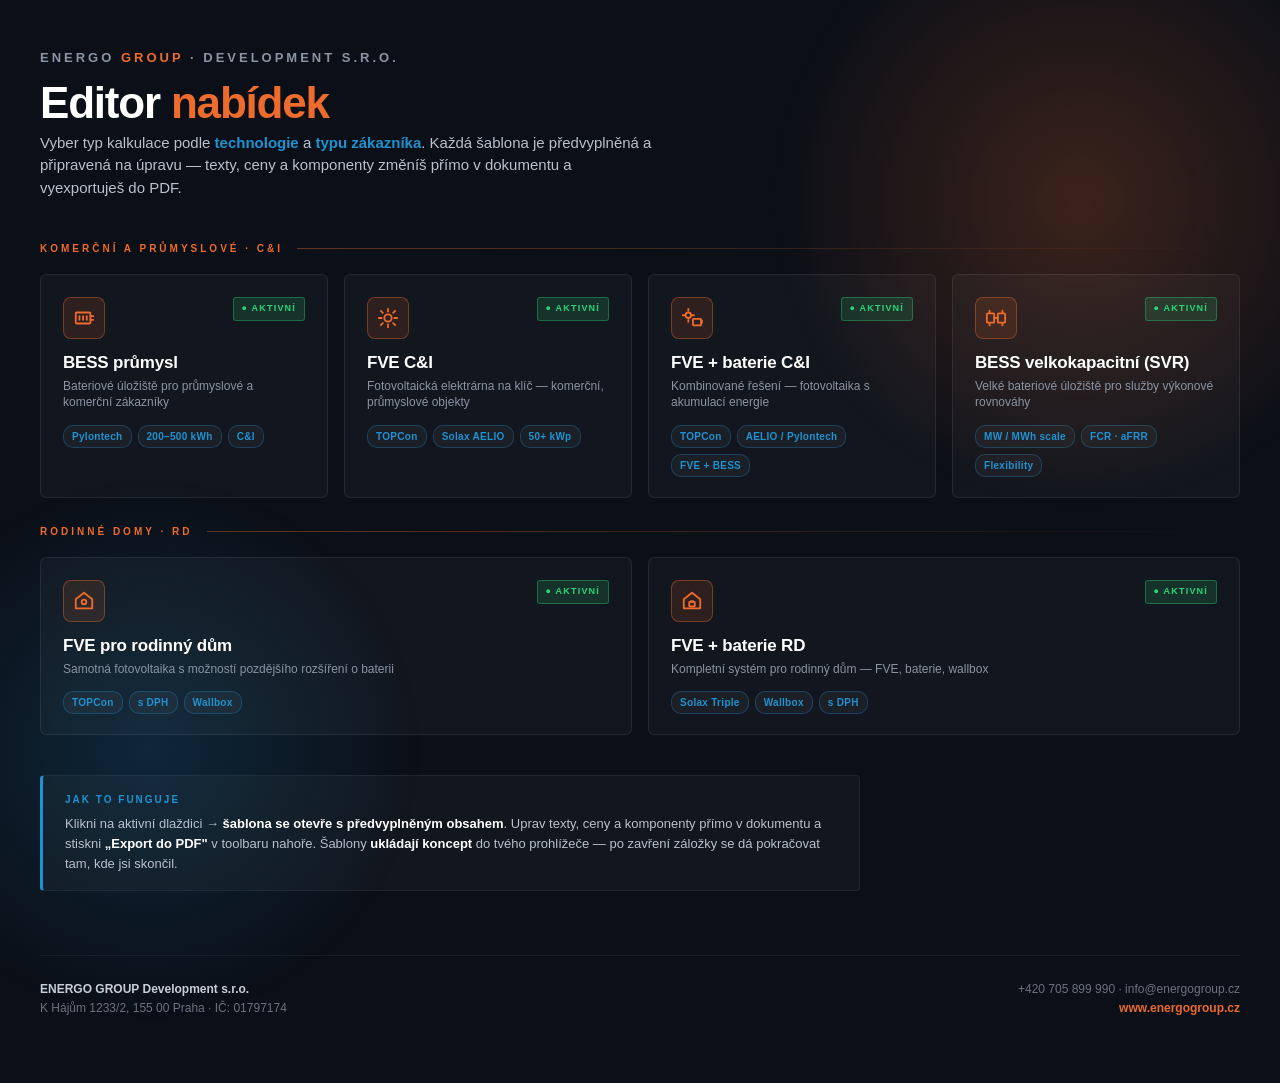
==== commit 7c0aa8b3: "Add files via upload" ====
--- a/index.html
+++ b/index.html
@@ -416,7 +416,7 @@
   <div class="grid">
 
     <!-- FVE RD -->
-    <a class="tile soon">
+    <a class="tile active" href="fve-rd.html">
       <div class="tile-head">
         <div class="tile-icon">
           <svg viewBox="0 0 24 24" fill="none" stroke="currentColor" stroke-width="2" stroke-linecap="round" stroke-linejoin="round">
@@ -424,19 +424,20 @@
             <circle cx="12" cy="13" r="2.5"></circle>
           </svg>
         </div>
-        <div class="tile-badge badge-soon">Brzy</div>
+        <div class="tile-badge badge-active">● Aktivní</div>
       </div>
       <div class="tile-title">FVE pro rodinný dům</div>
-      <div class="tile-subtitle">Samotná fotovoltaika bez baterie — s možností dotace NZU</div>
+      <div class="tile-subtitle">Samotná fotovoltaika s možností pozdějšího rozšíření o baterii</div>
       <div class="tile-meta">
         <span>TOPCon</span>
         <span>s DPH</span>
-        <span>NZU</span>
-      </div>
+        <span>Wallbox</span>
+      </div>
+      <div class="tile-arrow">→</div>
     </a>
 
     <!-- FVE + baterie RD -->
-    <a class="tile soon">
+    <a class="tile active" href="fve-baterie-rd.html">
       <div class="tile-head">
         <div class="tile-icon">
           <svg viewBox="0 0 24 24" fill="none" stroke="currentColor" stroke-width="2" stroke-linecap="round" stroke-linejoin="round">
@@ -446,15 +447,16 @@
             <line x1="13" y1="12" x2="13" y2="13"></line>
           </svg>
         </div>
-        <div class="tile-badge badge-soon">Brzy</div>
+        <div class="tile-badge badge-active">● Aktivní</div>
       </div>
       <div class="tile-title">FVE + baterie RD</div>
       <div class="tile-subtitle">Kompletní systém pro rodinný dům — FVE, baterie, wallbox</div>
       <div class="tile-meta">
         <span>Solax Triple</span>
-        <span>wallbox</span>
-        <span>NZU</span>
-      </div>
+        <span>Wallbox</span>
+        <span>s DPH</span>
+      </div>
+      <div class="tile-arrow">→</div>
     </a>
 
   </div>
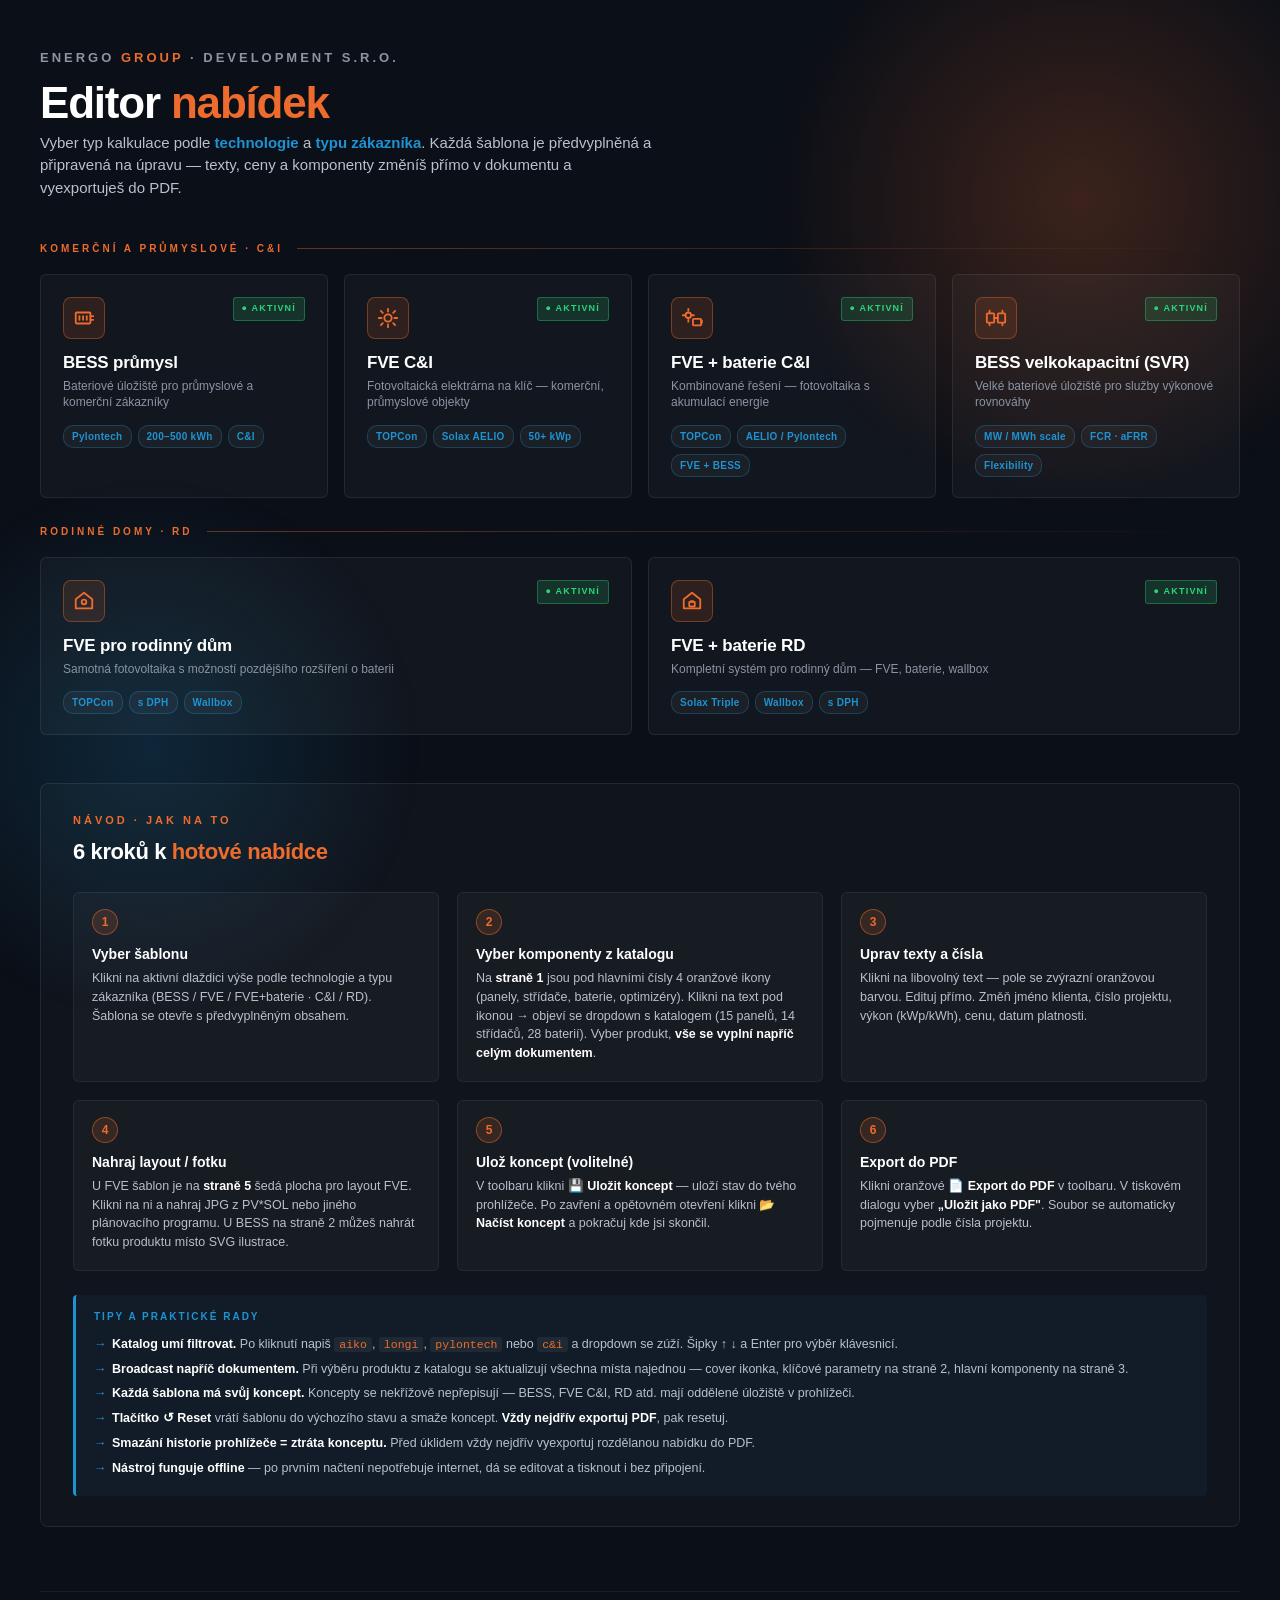
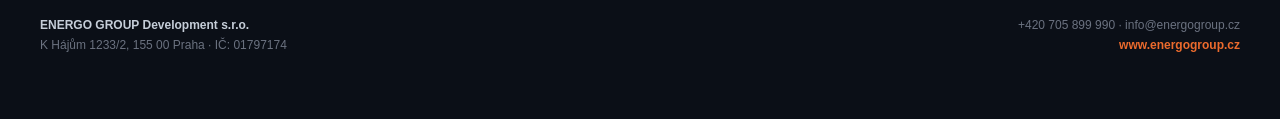
==== commit 8c85e81a: "Add files via upload" ====
--- a/index.html
+++ b/index.html
@@ -257,6 +257,126 @@
     color: #1E93D2;
     font-weight: 700;
     margin-bottom: 6px;
+  }
+
+  /* ============ NÁVOD ============ */
+  .guide {
+    margin-top: 48px;
+    background: rgba(255,255,255,0.025);
+    border: 1px solid rgba(255,255,255,0.08);
+    border-radius: 8px;
+    padding: 28px 32px 30px 32px;
+  }
+  .guide-title {
+    font-size: 11px;
+    letter-spacing: 3px;
+    text-transform: uppercase;
+    color: #EC6B2D;
+    font-weight: 700;
+    margin-bottom: 6px;
+  }
+  .guide-headline {
+    font-size: 22px;
+    font-weight: 800;
+    color: #ffffff;
+    letter-spacing: -0.4px;
+    margin-bottom: 24px;
+  }
+  .guide-headline .accent { color: #EC6B2D; }
+  .guide-steps {
+    display: grid;
+    grid-template-columns: repeat(auto-fit, minmax(280px, 1fr));
+    gap: 18px;
+    margin-bottom: 24px;
+  }
+  .guide-step {
+    background: rgba(255,255,255,0.03);
+    border: 1px solid rgba(255,255,255,0.06);
+    border-radius: 6px;
+    padding: 16px 18px 18px 18px;
+    position: relative;
+  }
+  .guide-step .step-num {
+    display: inline-flex;
+    align-items: center;
+    justify-content: center;
+    width: 26px;
+    height: 26px;
+    border-radius: 50%;
+    background: rgba(236,107,45,0.15);
+    border: 1px solid rgba(236,107,45,0.5);
+    color: #EC6B2D;
+    font-size: 12px;
+    font-weight: 800;
+    margin-bottom: 10px;
+  }
+  .guide-step .step-title {
+    font-size: 14px;
+    font-weight: 700;
+    color: #ffffff;
+    margin-bottom: 6px;
+    line-height: 1.3;
+  }
+  .guide-step .step-desc {
+    font-size: 12.5px;
+    color: #B8C1CC;
+    line-height: 1.5;
+  }
+  .guide-step .step-desc strong { color: #ffffff; font-weight: 700; }
+  .guide-step .step-desc .key {
+    display: inline-block;
+    background: rgba(255,255,255,0.08);
+    border: 1px solid rgba(255,255,255,0.15);
+    border-radius: 3px;
+    padding: 1px 6px;
+    font-family: 'SFMono-Regular', Consolas, monospace;
+    font-size: 11px;
+    color: #ffffff;
+    margin: 0 1px;
+  }
+
+  .guide-tips {
+    background: rgba(30,147,210,0.06);
+    border-left: 3px solid #1E93D2;
+    border-radius: 4px;
+    padding: 14px 18px 16px 18px;
+    margin-top: 8px;
+  }
+  .guide-tips-title {
+    font-size: 10px;
+    text-transform: uppercase;
+    letter-spacing: 2px;
+    color: #1E93D2;
+    font-weight: 700;
+    margin-bottom: 8px;
+  }
+  .guide-tips ul {
+    list-style: none;
+    padding: 0;
+    margin: 0;
+  }
+  .guide-tips li {
+    font-size: 12.5px;
+    color: #B8C1CC;
+    padding: 3px 0 3px 18px;
+    position: relative;
+    line-height: 1.5;
+  }
+  .guide-tips li::before {
+    content: "→";
+    position: absolute;
+    left: 0;
+    color: #1E93D2;
+    font-weight: 700;
+  }
+  .guide-tips strong { color: #ffffff; font-weight: 700; }
+  .guide-tips code {
+    background: rgba(255,255,255,0.06);
+    padding: 1px 5px;
+    border-radius: 3px;
+    font-family: 'SFMono-Regular', Consolas, monospace;
+    font-size: 11.5px;
+    color: #EC6B2D;
   }
 
   /* ============ FOOTER ============ */
@@ -462,13 +582,108 @@
   </div>
 
 
-  <!-- ========== INFO CARD ========== -->
-  <div class="info-card">
-    <span class="info-title">Jak to funguje</span>
-    Klikni na aktivní dlaždici → <strong>šablona se otevře s předvyplněným obsahem</strong>.
-    Uprav texty, ceny a komponenty přímo v dokumentu a stiskni <strong>„Export do PDF"</strong>
-    v toolbaru nahoře. Šablony <strong>ukládají koncept</strong> do tvého prohlížeče —
-    po zavření záložky se dá pokračovat tam, kde jsi skončil.
+  <!-- ========== NÁVOD ========== -->
+  <div class="guide">
+    <div class="guide-title">Návod · jak na to</div>
+    <div class="guide-headline">6 kroků k <span class="accent">hotové nabídce</span></div>
+
+    <div class="guide-steps">
+
+      <div class="guide-step">
+        <div class="step-num">1</div>
+        <div class="step-title">Vyber šablonu</div>
+        <div class="step-desc">
+          Klikni na aktivní dlaždici výše podle technologie a typu zákazníka
+          (BESS / FVE / FVE+baterie · C&amp;I / RD).
+          Šablona se otevře s předvyplněným obsahem.
+        </div>
+      </div>
+
+      <div class="guide-step">
+        <div class="step-num">2</div>
+        <div class="step-title">Vyber komponenty z katalogu</div>
+        <div class="step-desc">
+          Na <strong>straně 1</strong> jsou pod hlavními čísly 4 oranžové ikony
+          (panely, střídače, baterie, optimizéry). Klikni na text pod ikonou →
+          objeví se dropdown s katalogem (15 panelů, 14 střídačů, 28 baterií).
+          Vyber produkt, <strong>vše se vyplní napříč celým dokumentem</strong>.
+        </div>
+      </div>
+
+      <div class="guide-step">
+        <div class="step-num">3</div>
+        <div class="step-title">Uprav texty a čísla</div>
+        <div class="step-desc">
+          Klikni na libovolný text — pole se zvýrazní oranžovou barvou.
+          Edituj přímo. Změň jméno klienta, číslo projektu, výkon (kWp/kWh),
+          cenu, datum platnosti.
+        </div>
+      </div>
+
+      <div class="guide-step">
+        <div class="step-num">4</div>
+        <div class="step-title">Nahraj layout / fotku</div>
+        <div class="step-desc">
+          U FVE šablon je na <strong>straně 5</strong> šedá plocha pro layout FVE.
+          Klikni na ni a nahraj JPG z PV*SOL nebo jiného plánovacího programu.
+          U BESS na straně 2 můžeš nahrát fotku produktu místo SVG ilustrace.
+        </div>
+      </div>
+
+      <div class="guide-step">
+        <div class="step-num">5</div>
+        <div class="step-title">Ulož koncept (volitelné)</div>
+        <div class="step-desc">
+          V toolbaru klikni <strong>💾 Uložit koncept</strong> — uloží stav do
+          tvého prohlížeče. Po zavření a opětovném otevření klikni
+          <strong>📂 Načíst koncept</strong> a pokračuj kde jsi skončil.
+        </div>
+      </div>
+
+      <div class="guide-step">
+        <div class="step-num">6</div>
+        <div class="step-title">Export do PDF</div>
+        <div class="step-desc">
+          Klikni oranžové <strong>📄 Export do PDF</strong> v toolbaru.
+          V tiskovém dialogu vyber <strong>„Uložit jako PDF"</strong>.
+          Soubor se automaticky pojmenuje podle čísla projektu.
+        </div>
+      </div>
+
+    </div>
+
+    <div class="guide-tips">
+      <div class="guide-tips-title">Tipy a praktické rady</div>
+      <ul>
+        <li>
+          <strong>Katalog umí filtrovat.</strong> Po kliknutí napiš <code>aiko</code>,
+          <code>longi</code>, <code>pylontech</code> nebo <code>c&amp;i</code> a dropdown
+          se zúží. Šipky <span class="key">↑</span> <span class="key">↓</span> a
+          <span class="key">Enter</span> pro výběr klávesnicí.
+        </li>
+        <li>
+          <strong>Broadcast napříč dokumentem.</strong> Při výběru produktu z katalogu
+          se aktualizují všechna místa najednou — cover ikonka, klíčové parametry
+          na straně 2, hlavní komponenty na straně 3.
+        </li>
+        <li>
+          <strong>Každá šablona má svůj koncept.</strong> Koncepty se nekřížově nepřepisují —
+          BESS, FVE C&amp;I, RD atd. mají oddělené úložiště v prohlížeči.
+        </li>
+        <li>
+          <strong>Tlačítko ↺ Reset</strong> vrátí šablonu do výchozího stavu a smaže koncept.
+          <strong>Vždy nejdřív exportuj PDF</strong>, pak resetuj.
+        </li>
+        <li>
+          <strong>Smazání historie prohlížeče = ztráta konceptu.</strong> Před úklidem
+          vždy nejdřív vyexportuj rozdělanou nabídku do PDF.
+        </li>
+        <li>
+          <strong>Nástroj funguje offline</strong> — po prvním načtení nepotřebuje internet,
+          dá se editovat a tisknout i bez připojení.
+        </li>
+      </ul>
+    </div>
   </div>
 
 
